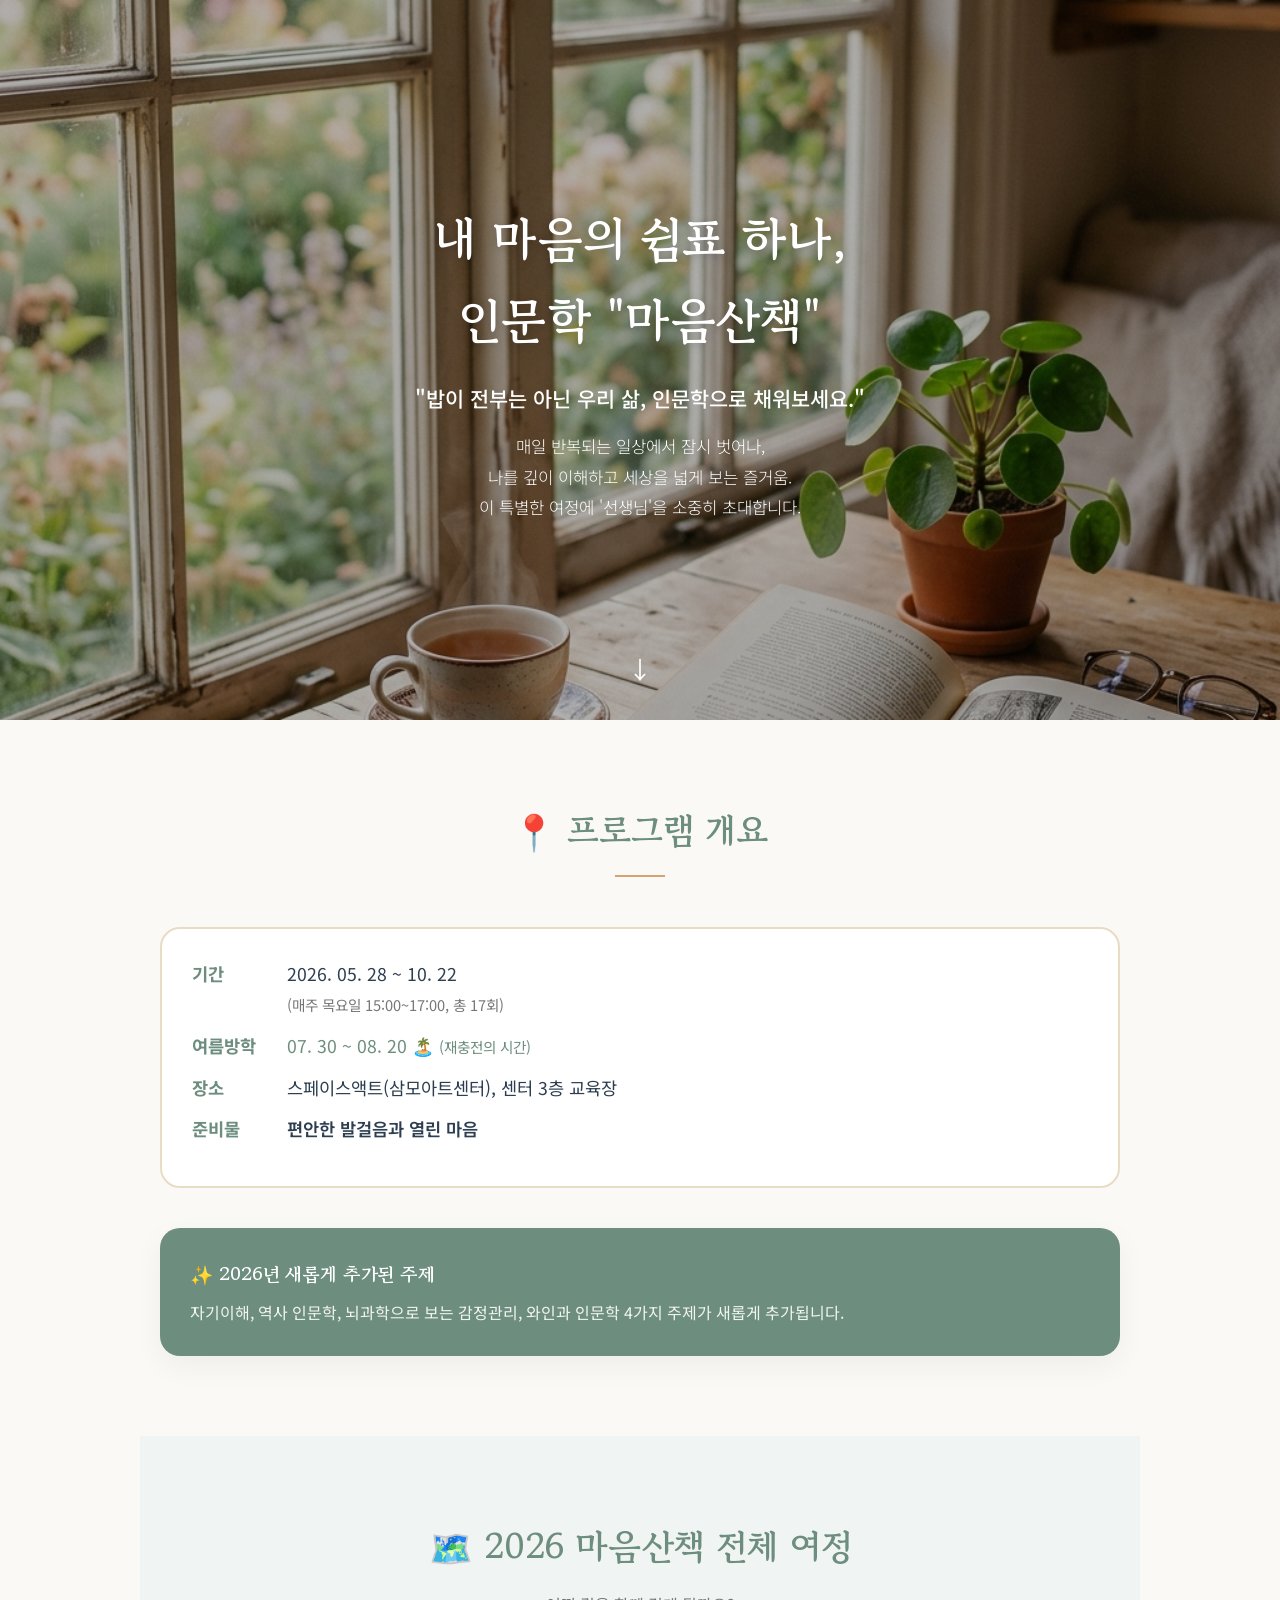
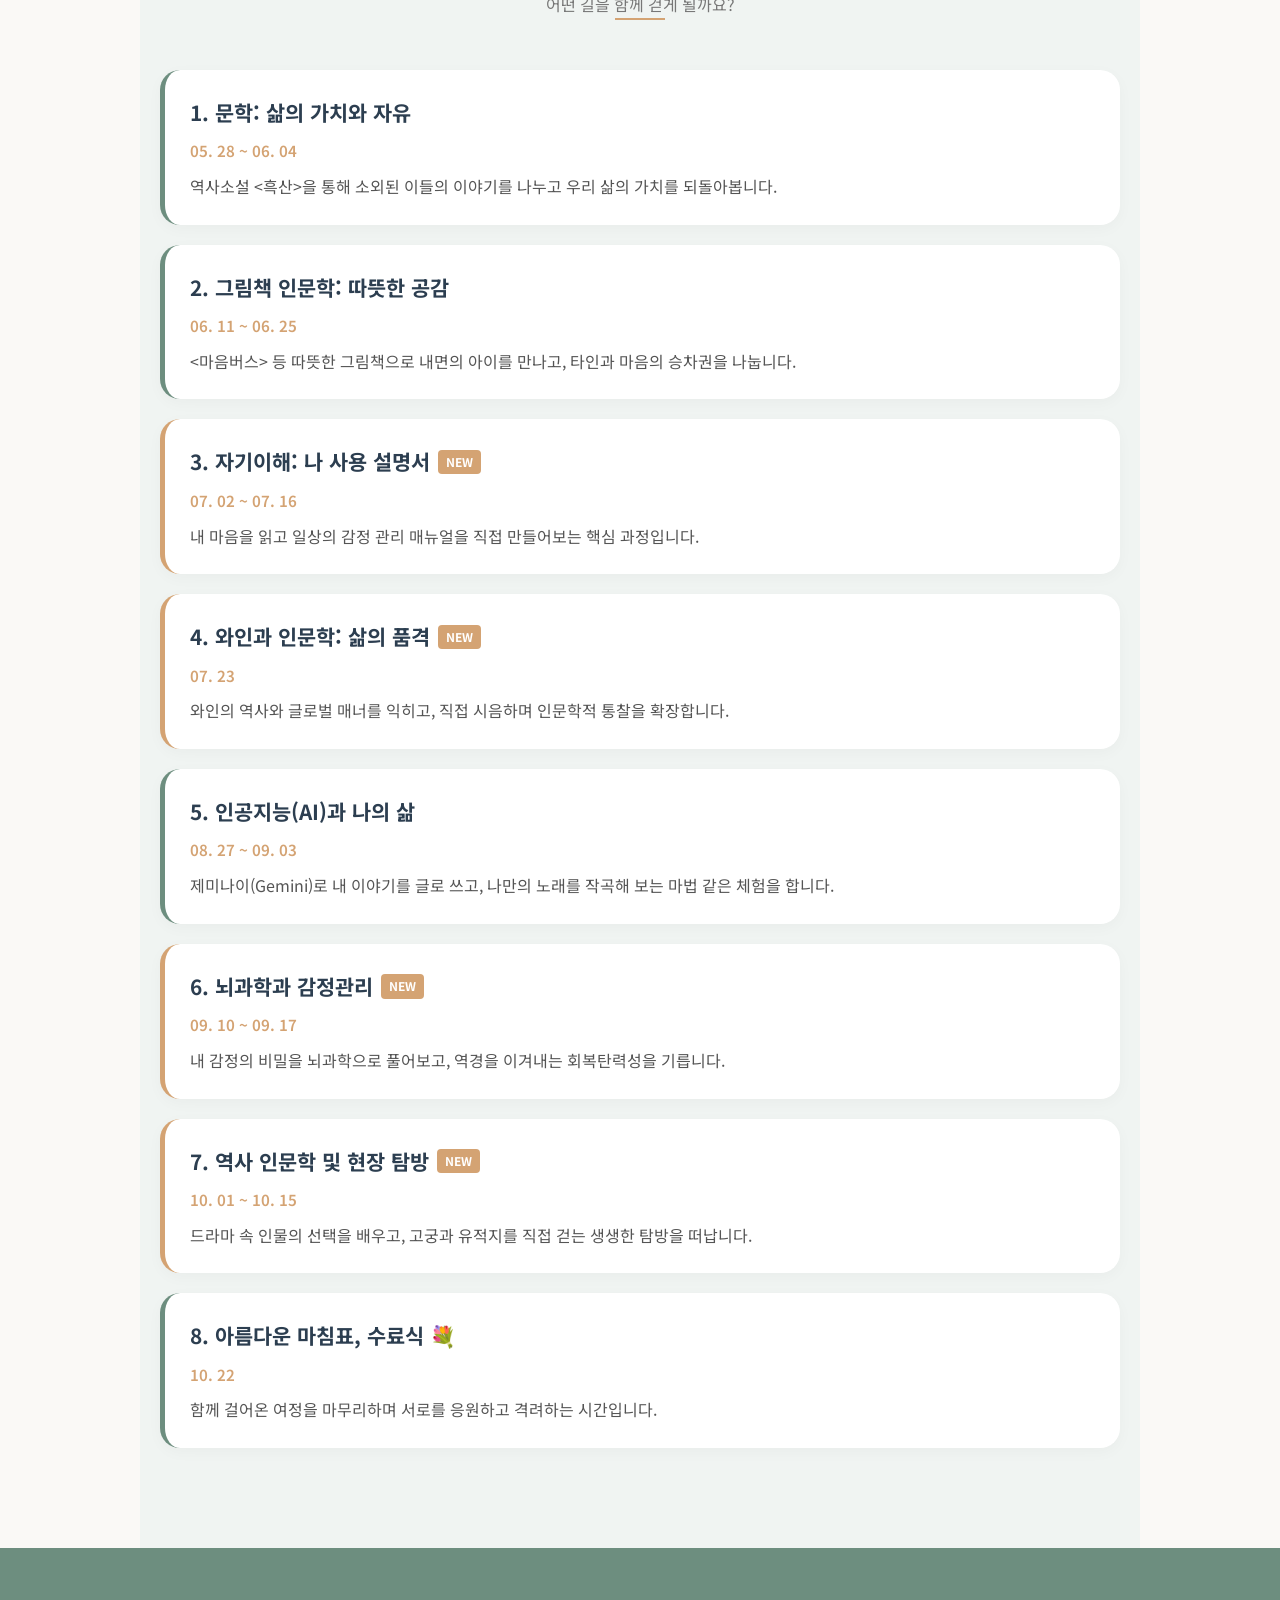
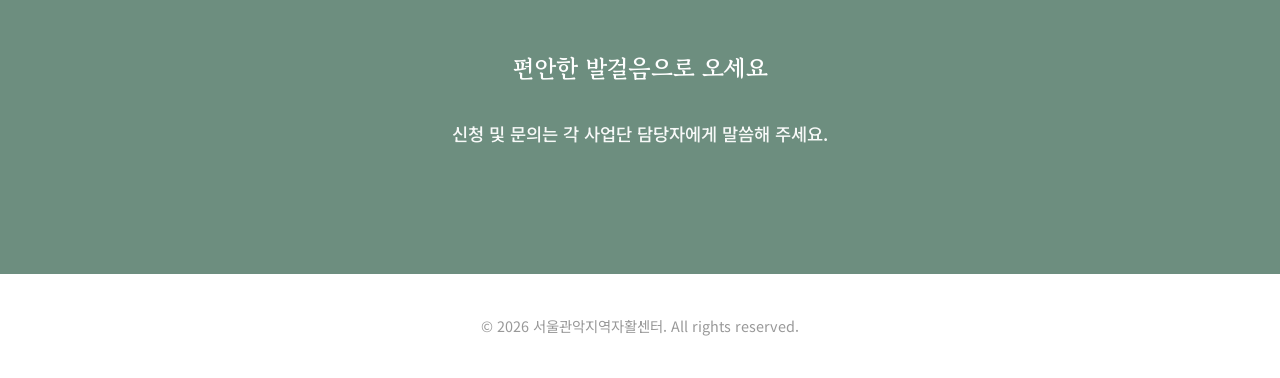
==== index.html @ 267be92e "Add files via upload" ====
<!DOCTYPE html>
<html lang="ko">
<head>
  <meta charset="UTF-8">
  <meta name="viewport" content="width=device-width, initial-scale=1.0">
  <title>마음산책 — 내 마음의 쉼표 하나, 인문학 여행</title>
  <meta name="description" content="2026 서울관악지역자활센터 인문학 프로그램 '마음산책' 안내 페이지입니다.">
  <link rel="stylesheet" href="style.css">
  <link rel="icon" href="data:image/svg+xml,<svg xmlns='http://www.w3.org/2000/svg' viewBox='0 0 100 100'><text y='.9em' font-size='90'>🌿</text></svg>">
  <style>
    .new-badge {
      display: inline-block;
      background-color: var(--accent-color);
      color: white;
      font-size: 0.75rem;
      padding: 2px 8px;
      border-radius: 4px;
      margin-left: 8px;
      font-weight: 700;
      vertical-align: middle;
      font-family: 'Noto Sans KR', sans-serif;
    }
    .overview-box {
      background: #fff;
      border: 2px solid var(--secondary-color);
      border-radius: 20px;
      padding: 30px;
      margin-bottom: 40px;
      text-align: left;
    }
    .overview-list {
      list-style: none;
    }
    .overview-list li {
      margin-bottom: 12px;
      display: flex;
      gap: 15px;
      font-size: 1.1rem;
    }
    .overview-label {
      font-weight: 700;
      color: var(--primary-color);
      min-width: 80px;
    }
    .session-card {
      background: #fff;
      border-radius: 20px;
      padding: 25px;
      margin-bottom: 20px;
      box-shadow: 0 4px 15px rgba(0,0,0,0.03);
      border-left: 5px solid var(--primary-color);
    }
    .session-title {
      font-size: 1.3rem;
      font-weight: 700;
      color: var(--text-dark);
      margin-bottom: 8px;
      display: flex;
      align-items: center;
      flex-wrap: wrap;
    }
    .session-date {
      color: var(--accent-color);
      font-size: 0.95rem;
      font-weight: 600;
      margin-bottom: 10px;
    }
    .session-desc {
      font-size: 1rem;
      color: #555;
      line-height: 1.6;
    }
  </style>
</head>
<body>

  <!-- Hero Section -->
  <header class="hero">
    <div class="hero-content">
      <h1 class="animate-up">내 마음의 쉼표 하나,<br>인문학 "마음산책"</h1>
      <p class="animate-up delay-1" style="font-weight: 500; font-size: 1.3rem; margin-bottom: 15px;">
        "밥이 전부는 아닌 우리 삶, 인문학으로 채워보세요."
      </p>
      <p class="animate-up delay-2" style="font-size: 1.05rem; line-height: 1.8;">
        매일 반복되는 일상에서 잠시 벗어나,<br>
        나를 깊이 이해하고 세상을 넓게 보는 즐거움.<br>
        이 특별한 여정에 '선생님'을 소중히 초대합니다.
      </p>
    </div>
    <div class="scroll-indicator">
      <span style="font-size: 24px;">↓</span>
    </div>
  </header>

  <!-- Overview Section -->
  <section id="overview">
    <div class="section-header animate-up">
      <h2>📍 프로그램 개요</h2>
      <div class="divider"></div>
    </div>
    
    <div class="overview-box animate-up">
      <ul class="overview-list">
        <li><span class="overview-label">기간</span> <span>2026. 05. 28 ~ 10. 22<br><small style="color:#777;">(매주 목요일 15:00~17:00, 총 17회)</small></span></li>
        <li><span class="overview-label">여름방학</span> <span style="color:var(--primary-color);">07. 30 ~ 08. 20 🏝️ <small>(재충전의 시간)</small></span></li>
        <li><span class="overview-label">장소</span> <span>스페이스액트(삼모아트센터), 센터 3층 교육장</span></li>
        <li><span class="overview-label">준비물</span> <span style="font-weight: 600;">편안한 발걸음과 열린 마음</span></li>
      </ul>
    </div>

    <!-- 2026 Featured Section -->
    <div class="intro-card animate-up" style="background-color: var(--primary-color); color: white; text-align: left; padding:30px;">
      <h3 style="color: white; margin-bottom: 10px;">✨ 2026년 새롭게 추가된 주제</h3>
      <p style="opacity: 0.9; font-size: 1rem; line-height: 1.6;">자기이해, 역사 인문학, 뇌과학으로 보는 감정관리, 와인과 인문학 4가지 주제가 새롭게 추가됩니다.</p>
    </div>
  </section>

  <!-- Full Journey Section -->
  <section id="journey" style="background-color: #f0f4f2;">
    <div class="section-header animate-up">
      <h2>🗺️ 2026 마음산책 전체 여정</h2>
      <p style="margin-top: 10px; color: #777;">어떤 길을 함께 걷게 될까요?</p>
      <div class="divider"></div>
    </div>

    <div class="journey-list animate-up">
      
      <div class="session-card">
        <div class="session-title">1. 문학: 삶의 가치와 자유</div>
        <div class="session-date">05. 28 ~ 06. 04</div>
        <p class="session-desc">역사소설 &lt;흑산&gt;을 통해 소외된 이들의 이야기를 나누고 우리 삶의 가치를 되돌아봅니다.</p>
      </div>

      <div class="session-card">
        <div class="session-title">2. 그림책 인문학: 따뜻한 공감</div>
        <div class="session-date">06. 11 ~ 06. 25</div>
        <p class="session-desc">&lt;마음버스&gt; 등 따뜻한 그림책으로 내면의 아이를 만나고, 타인과 마음의 승차권을 나눕니다.</p>
      </div>

      <div class="session-card" style="border-left-color: var(--accent-color);">
        <div class="session-title">3. 자기이해: 나 사용 설명서 <span class="new-badge">NEW</span></div>
        <div class="session-date">07. 02 ~ 07. 16</div>
        <p class="session-desc">내 마음을 읽고 일상의 감정 관리 매뉴얼을 직접 만들어보는 핵심 과정입니다.</p>
      </div>

      <div class="session-card" style="border-left-color: var(--accent-color);">
        <div class="session-title">4. 와인과 인문학: 삶의 품격 <span class="new-badge">NEW</span></div>
        <div class="session-date">07. 23</div>
        <p class="session-desc">와인의 역사와 글로벌 매너를 익히고, 직접 시음하며 인문학적 통찰을 확장합니다.</p>
      </div>

      <div class="session-card">
        <div class="session-title">5. 인공지능(AI)과 나의 삶</div>
        <div class="session-date">08. 27 ~ 09. 03</div>
        <p class="session-desc">제미나이(Gemini)로 내 이야기를 글로 쓰고, 나만의 노래를 작곡해 보는 마법 같은 체험을 합니다.</p>
      </div>

      <div class="session-card" style="border-left-color: var(--accent-color);">
        <div class="session-title">6. 뇌과학과 감정관리 <span class="new-badge">NEW</span></div>
        <div class="session-date">09. 10 ~ 09. 17</div>
        <p class="session-desc">내 감정의 비밀을 뇌과학으로 풀어보고, 역경을 이겨내는 회복탄력성을 기릅니다.</p>
      </div>

      <div class="session-card" style="border-left-color: var(--accent-color);">
        <div class="session-title">7. 역사 인문학 및 현장 탐방 <span class="new-badge">NEW</span></div>
        <div class="session-date">10. 01 ~ 10. 15</div>
        <p class="session-desc">드라마 속 인물의 선택을 배우고, 고궁과 유적지를 직접 걷는 생생한 탐방을 떠납니다.</p>
      </div>

      <!-- 수료식 디자인 통일 -->
      <div class="session-card">
        <div class="session-title">8. 아름다운 마침표, 수료식 💐</div>
        <div class="session-date">10. 22</div>
        <p class="session-desc">함께 걸어온 여정을 마무리하며 서로를 응원하고 격려하는 시간입니다.</p>
      </div>

    </div>
  </section>

  <!-- CTA Section -->
  <section class="cta">
    <div class="animate-up">
      <h2>편안한 발걸음으로 오세요</h2>
      <p style="margin-bottom: 25px; opacity: 0.95; font-size: 1.1rem; font-weight: 500;">
        신청 및 문의는 각 사업단 담당자에게 말씀해 주세요.
      </p>
    </div>
  </section>

  <footer class="footer">
    <p>© 2026 서울관악지역자활센터. All rights reserved.</p>
  </footer>

  <script>
    const observerOptions = { threshold: 0.1 };
    const observer = new IntersectionObserver((entries) => {
      entries.forEach(entry => {
        if (entry.isIntersecting) {
          entry.target.style.animationPlayState = 'running';
          observer.unobserve(entry.target);
        }
      });
    }, observerOptions);

    document.querySelectorAll('.animate-up').forEach(el => {
      el.style.animationPlayState = 'paused';
      observer.observe(el);
    });
  </script>
</body>
</html>
---- style.css ----
/* Reset & Base */
@import url('https://fonts.googleapis.com/css2?family=Gowun+Batang:wght@400;700&family=Noto+Sans+KR:wght@300;400;500;700&display=swap');

:root {
  --primary-color: #6d8e7f;
  --secondary-color: #e8dcc4;
  --accent-color: #d4a373;
  --text-dark: #2c3e50;
  --text-light: #f8f9fa;
  --bg-soft: #faf9f6;
  --transition: all 0.4s cubic-bezier(0.165, 0.84, 0.44, 1);
}

* {
  margin: 0;
  padding: 0;
  box-sizing: border-box;
  -webkit-font-smoothing: antialiased;
}

body {
  font-family: 'Noto Sans KR', sans-serif;
  background-color: var(--bg-soft);
  color: var(--text-dark);
  line-height: 1.7;
  overflow-x: hidden;
}

h1, h2, h3, .serif {
  font-family: 'Gowun Batang', serif;
}

/* Animations */
@keyframes fadeInUp {
  from { opacity: 0; transform: translateY(30px); }
  to { opacity: 1; transform: translateY(0); }
}

@keyframes fadeIn {
  from { opacity: 0; }
  to { opacity: 1; }
}

.animate-up { opacity: 0; animation: fadeInUp 1s forwards; }
.delay-1 { animation-delay: 0.3s; }
.delay-2 { animation-delay: 0.6s; }
.delay-3 { animation-delay: 0.9s; }

/* Hero Section */
.hero {
  position: relative;
  height: 80vh;
  min-height: 500px;
  display: flex;
  align-items: center;
  justify-content: center;
  text-align: center;
  color: white;
  background: linear-gradient(rgba(0,0,0,0.3), rgba(0,0,0,0.3)), url('assets/hero.png') center/cover no-repeat;
  padding: 20px;
}

.hero-content h1 {
  font-size: 3rem;
  margin-bottom: 20px;
  text-shadow: 0 2px 10px rgba(0,0,0,0.2);
}

.hero-content p {
  font-size: 1.2rem;
  font-weight: 300;
  max-width: 600px;
  margin: 0 auto;
  opacity: 0.9;
}

.scroll-indicator {
  position: absolute;
  bottom: 30px;
  left: 50%;
  transform: translateX(-50%);
  animation: bounce 2s infinite;
}

@keyframes bounce {
  0%, 20%, 50%, 80%, 100% {transform: translateY(0) translateX(-50%);}
  40% {transform: translateY(-10px) translateX(-50%);}
  60% {transform: translateY(-5px) translateX(-50%);}
}

/* Section Header */
section {
  padding: 80px 20px;
  max-width: 1000px;
  margin: 0 auto;
}

.section-header {
  text-align: center;
  margin-bottom: 50px;
}

.section-header h2 {
  font-size: 2.2rem;
  color: var(--primary-color);
  margin-bottom: 15px;
}

.section-header .divider {
  width: 50px;
  height: 2px;
  background-color: var(--accent-color);
  margin: 0 auto;
}

/* Intro Cards */
.intro-grid {
  display: grid;
  grid-template-columns: repeat(auto-fit, minmax(280px, 1fr));
  gap: 30px;
}

.intro-card {
  background: white;
  padding: 40px 30px;
  border-radius: 20px;
  box-shadow: 0 10px 30px rgba(0,0,0,0.05);
  transition: var(--transition);
  text-align: center;
}

.intro-card:hover {
  transform: translateY(-10px);
  box-shadow: 0 20px 40px rgba(109, 142, 127, 0.1);
}

.intro-card .icon {
  font-size: 2.5rem;
  margin-bottom: 20px;
  display: block;
}

.intro-card h3 {
  margin-bottom: 15px;
  color: var(--text-dark);
}

/* Curriculum Timeline */
.timeline {
  position: relative;
  margin-top: 40px;
}

.timeline-item {
  display: flex;
  margin-bottom: 40px;
  position: relative;
}

.timeline-date {
  min-width: 100px;
  font-weight: 700;
  color: var(--accent-color);
  font-size: 1.1rem;
}

.timeline-content {
  padding-left: 30px;
  border-left: 2px solid var(--secondary-color);
  flex-grow: 1;
}

.timeline-content h4 {
  font-size: 1.2rem;
  margin-bottom: 10px;
}

/* CTA Section */
.cta {
  background-color: var(--primary-color);
  color: white;
  text-align: center;
  padding: 100px 20px;
  border-radius: 0;
  margin: 0;
  max-width: none;
}

.cta h2 { color: white; margin-bottom: 30px; }

.btn {
  display: inline-block;
  padding: 18px 45px;
  background-color: white;
  color: var(--primary-color);
  text-decoration: none;
  font-weight: 700;
  border-radius: 50px;
  font-size: 1.1rem;
  transition: var(--transition);
  box-shadow: 0 10px 20px rgba(0,0,0,0.1);
}

.btn:hover {
  transform: scale(1.05);
  box-shadow: 0 15px 30px rgba(0,0,0,0.2);
}

.footer {
  text-align: center;
  padding: 40px 20px;
  font-size: 0.9rem;
  color: #999;
  background-color: #fff;
}

/* Mobile Responsive */
@media (max-width: 768px) {
  .hero-content h1 { font-size: 2.2rem; }
  .section-header h2 { font-size: 1.8rem; }
  .timeline-date { min-width: 80px; font-size: 0.9rem; }
}
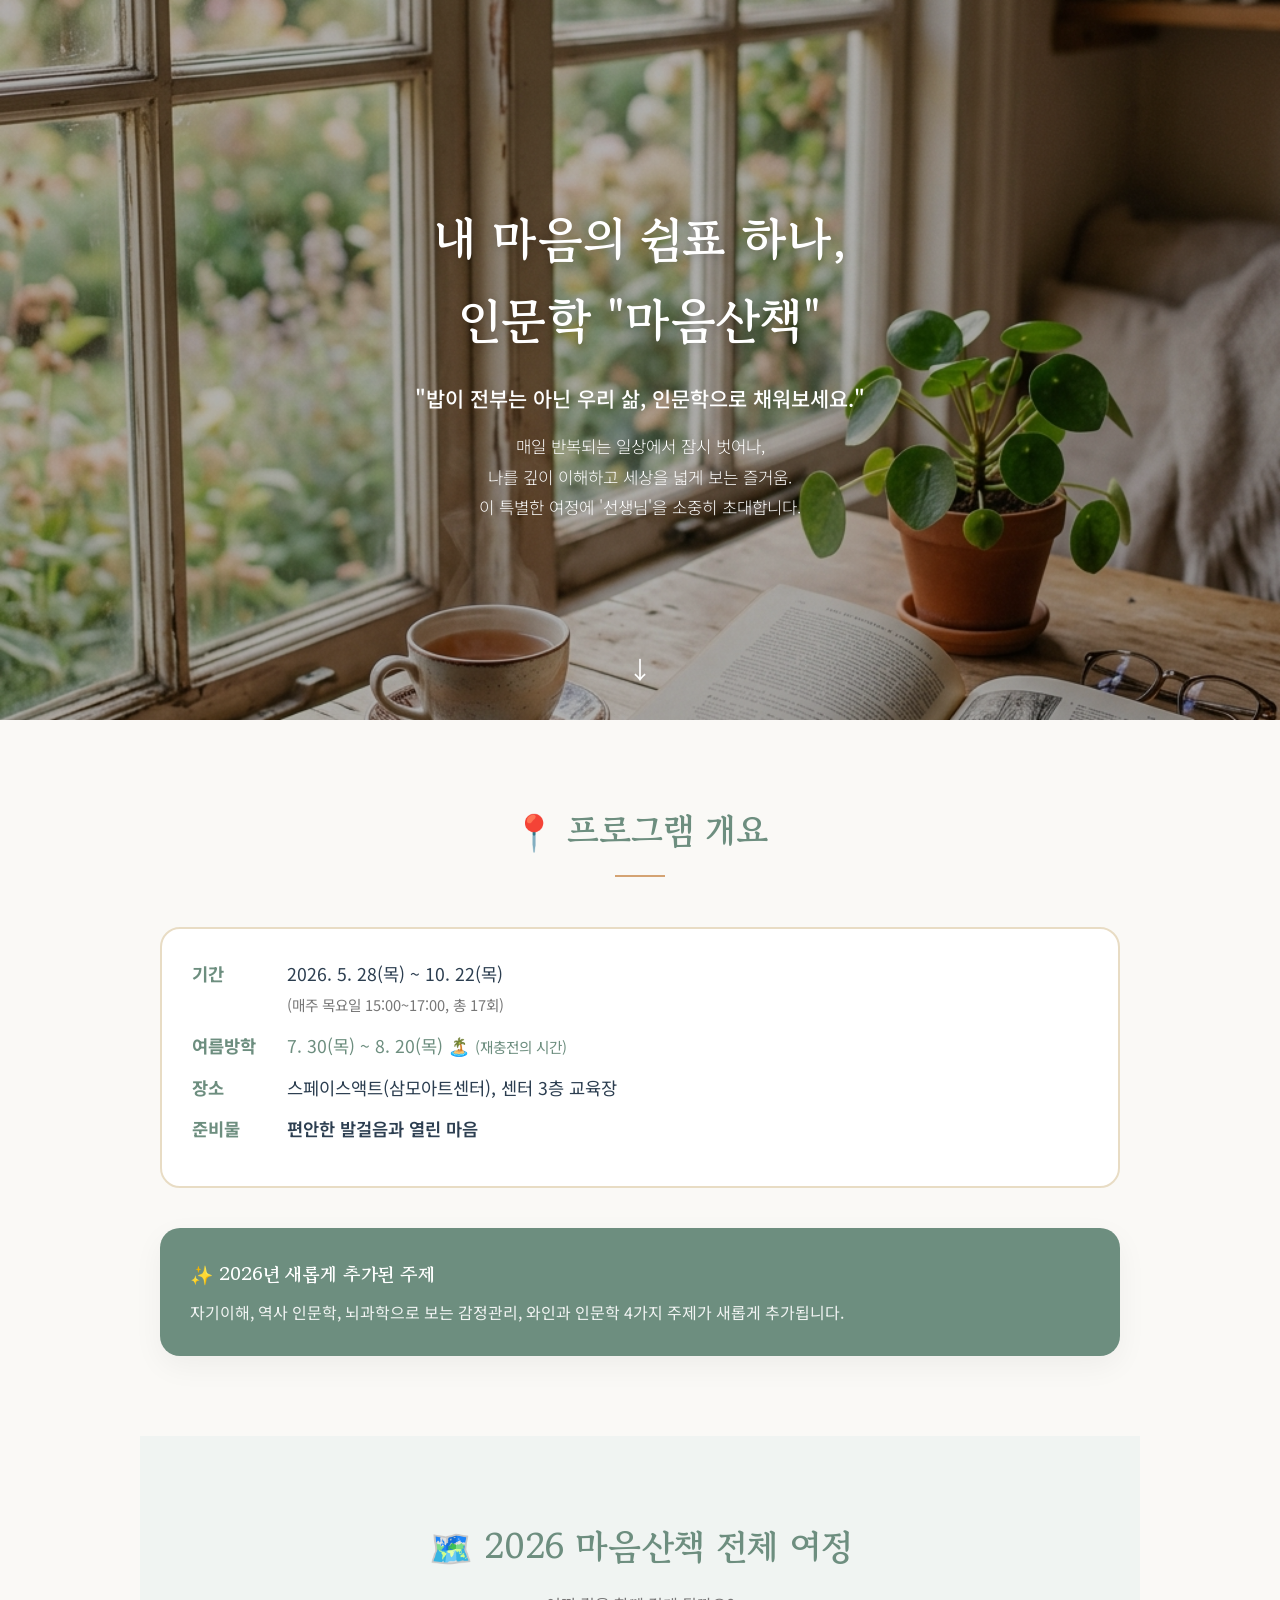
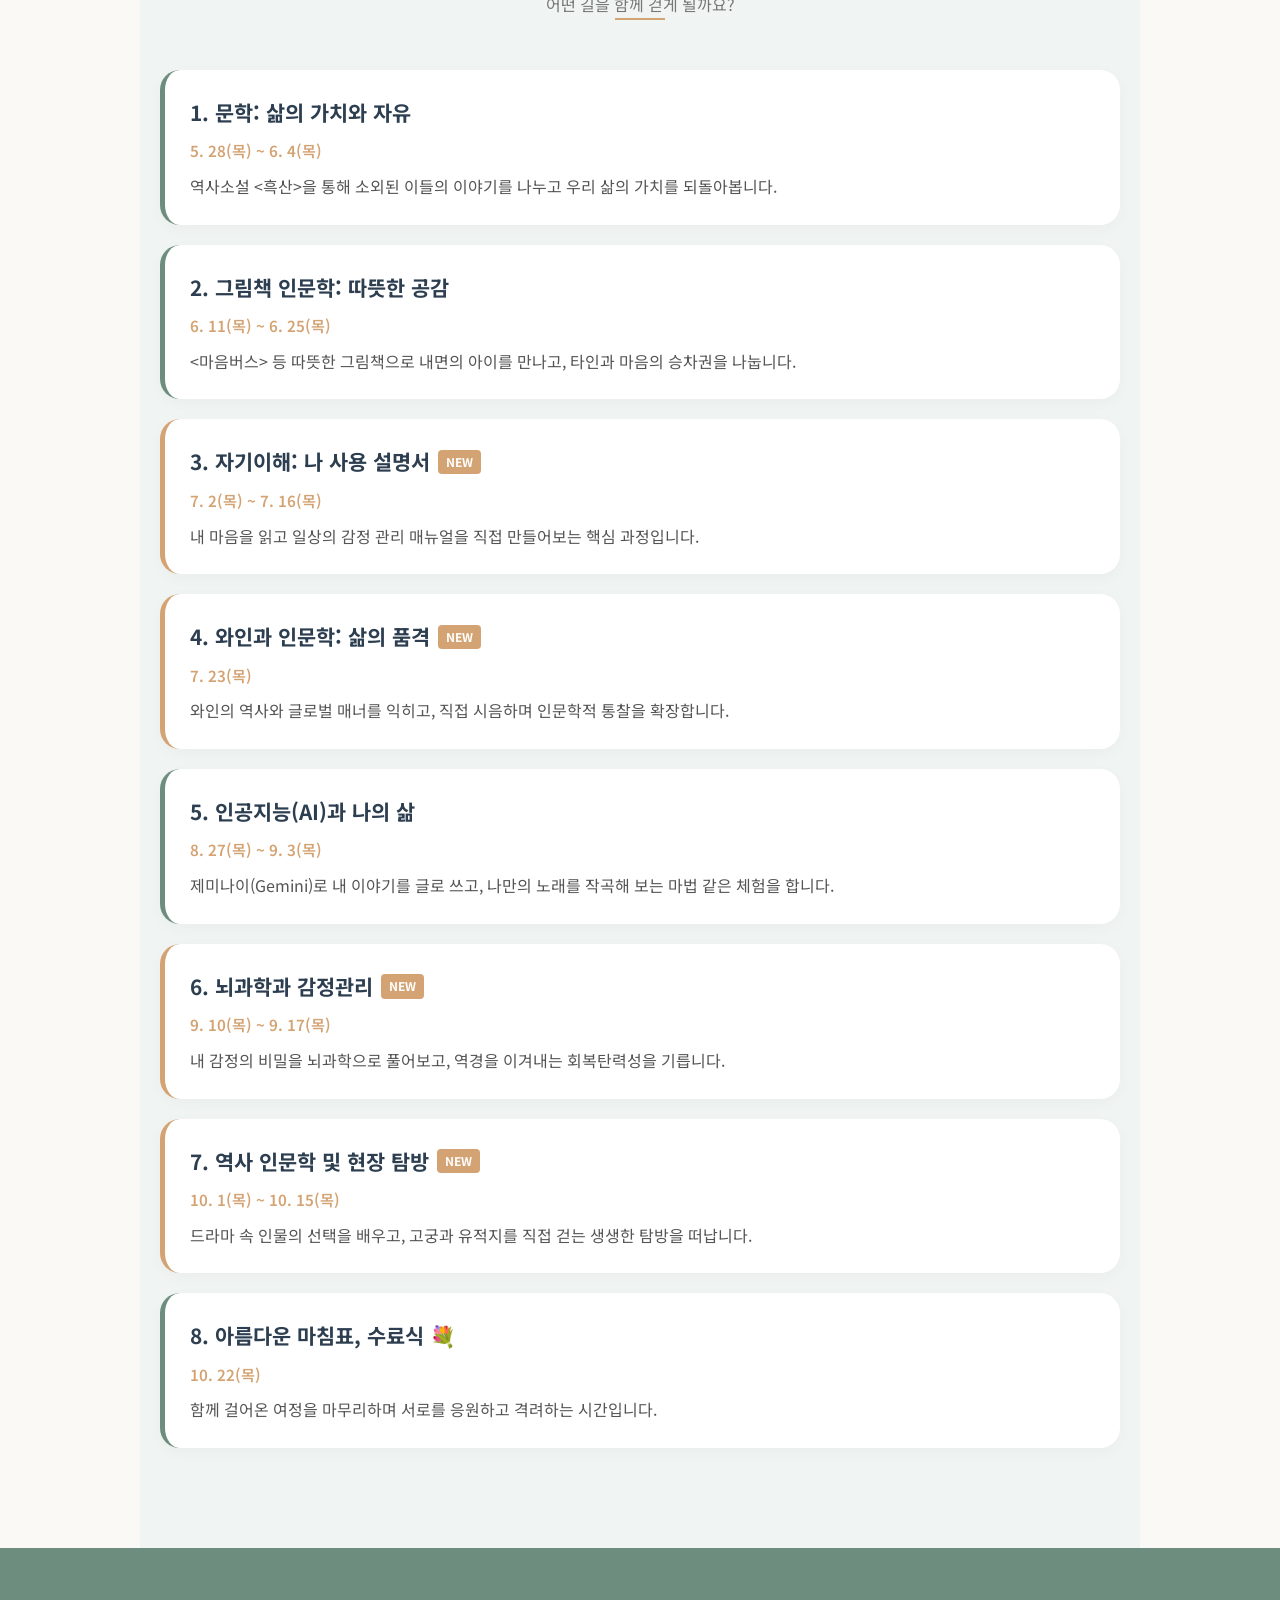
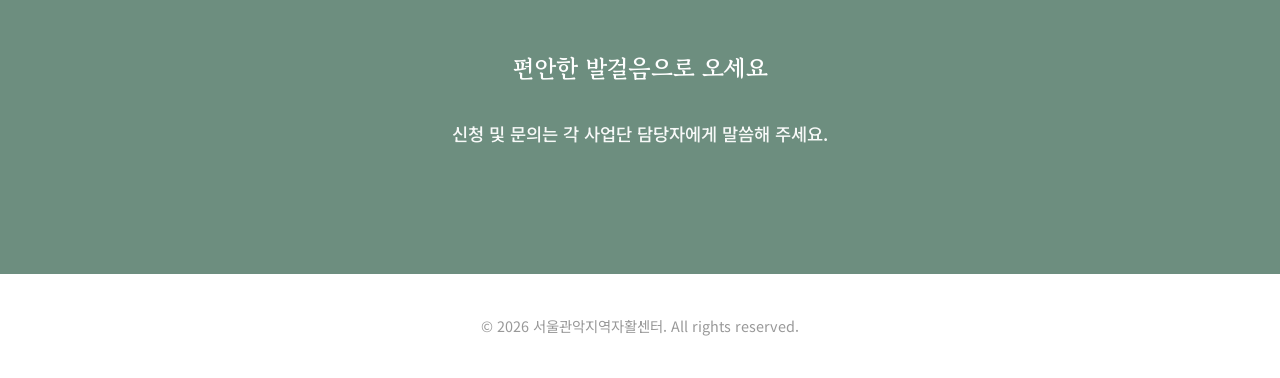
==== commit 848fc01f: "Add files via upload" ====
--- a/index.html
+++ b/index.html
@@ -101,8 +101,8 @@
     
     <div class="overview-box animate-up">
       <ul class="overview-list">
-        <li><span class="overview-label">기간</span> <span>2026. 05. 28 ~ 10. 22<br><small style="color:#777;">(매주 목요일 15:00~17:00, 총 17회)</small></span></li>
-        <li><span class="overview-label">여름방학</span> <span style="color:var(--primary-color);">07. 30 ~ 08. 20 🏝️ <small>(재충전의 시간)</small></span></li>
+        <li><span class="overview-label">기간</span> <span>2026. 5. 28(목) ~ 10. 22(목)<br><small style="color:#777;">(매주 목요일 15:00~17:00, 총 17회)</small></span></li>
+        <li><span class="overview-label">여름방학</span> <span style="color:var(--primary-color);">7. 30(목) ~ 8. 20(목) 🏝️ <small>(재충전의 시간)</small></span></li>
         <li><span class="overview-label">장소</span> <span>스페이스액트(삼모아트센터), 센터 3층 교육장</span></li>
         <li><span class="overview-label">준비물</span> <span style="font-weight: 600;">편안한 발걸음과 열린 마음</span></li>
       </ul>
@@ -127,50 +127,49 @@
       
       <div class="session-card">
         <div class="session-title">1. 문학: 삶의 가치와 자유</div>
-        <div class="session-date">05. 28 ~ 06. 04</div>
+        <div class="session-date">5. 28(목) ~ 6. 4(목)</div>
         <p class="session-desc">역사소설 &lt;흑산&gt;을 통해 소외된 이들의 이야기를 나누고 우리 삶의 가치를 되돌아봅니다.</p>
       </div>
 
       <div class="session-card">
         <div class="session-title">2. 그림책 인문학: 따뜻한 공감</div>
-        <div class="session-date">06. 11 ~ 06. 25</div>
+        <div class="session-date">6. 11(목) ~ 6. 25(목)</div>
         <p class="session-desc">&lt;마음버스&gt; 등 따뜻한 그림책으로 내면의 아이를 만나고, 타인과 마음의 승차권을 나눕니다.</p>
       </div>
 
       <div class="session-card" style="border-left-color: var(--accent-color);">
         <div class="session-title">3. 자기이해: 나 사용 설명서 <span class="new-badge">NEW</span></div>
-        <div class="session-date">07. 02 ~ 07. 16</div>
+        <div class="session-date">7. 2(목) ~ 7. 16(목)</div>
         <p class="session-desc">내 마음을 읽고 일상의 감정 관리 매뉴얼을 직접 만들어보는 핵심 과정입니다.</p>
       </div>
 
       <div class="session-card" style="border-left-color: var(--accent-color);">
         <div class="session-title">4. 와인과 인문학: 삶의 품격 <span class="new-badge">NEW</span></div>
-        <div class="session-date">07. 23</div>
+        <div class="session-date">7. 23(목)</div>
         <p class="session-desc">와인의 역사와 글로벌 매너를 익히고, 직접 시음하며 인문학적 통찰을 확장합니다.</p>
       </div>
 
       <div class="session-card">
         <div class="session-title">5. 인공지능(AI)과 나의 삶</div>
-        <div class="session-date">08. 27 ~ 09. 03</div>
+        <div class="session-date">8. 27(목) ~ 9. 3(목)</div>
         <p class="session-desc">제미나이(Gemini)로 내 이야기를 글로 쓰고, 나만의 노래를 작곡해 보는 마법 같은 체험을 합니다.</p>
       </div>
 
       <div class="session-card" style="border-left-color: var(--accent-color);">
         <div class="session-title">6. 뇌과학과 감정관리 <span class="new-badge">NEW</span></div>
-        <div class="session-date">09. 10 ~ 09. 17</div>
+        <div class="session-date">9. 10(목) ~ 9. 17(목)</div>
         <p class="session-desc">내 감정의 비밀을 뇌과학으로 풀어보고, 역경을 이겨내는 회복탄력성을 기릅니다.</p>
       </div>
 
       <div class="session-card" style="border-left-color: var(--accent-color);">
         <div class="session-title">7. 역사 인문학 및 현장 탐방 <span class="new-badge">NEW</span></div>
-        <div class="session-date">10. 01 ~ 10. 15</div>
+        <div class="session-date">10. 1(목) ~ 10. 15(목)</div>
         <p class="session-desc">드라마 속 인물의 선택을 배우고, 고궁과 유적지를 직접 걷는 생생한 탐방을 떠납니다.</p>
       </div>
 
-      <!-- 수료식 디자인 통일 -->
       <div class="session-card">
         <div class="session-title">8. 아름다운 마침표, 수료식 💐</div>
-        <div class="session-date">10. 22</div>
+        <div class="session-date">10. 22(목)</div>
         <p class="session-desc">함께 걸어온 여정을 마무리하며 서로를 응원하고 격려하는 시간입니다.</p>
       </div>
 
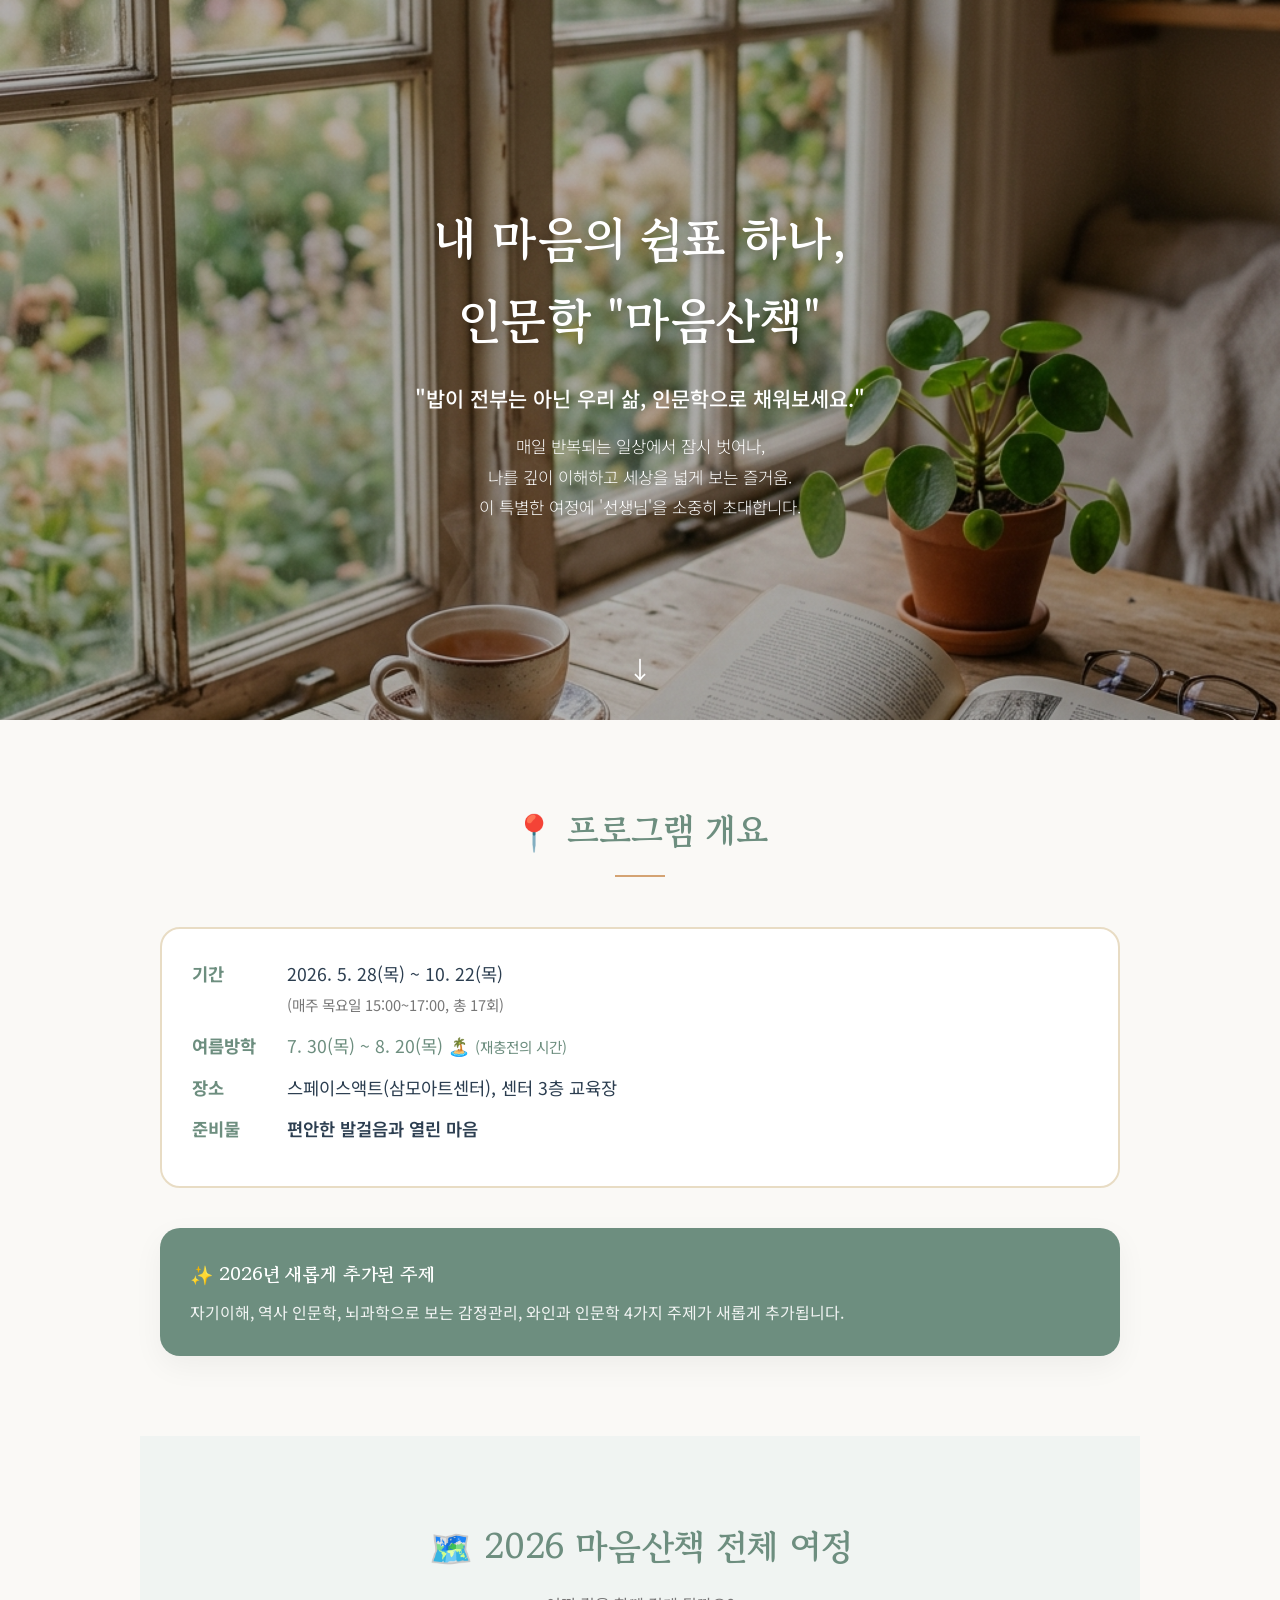
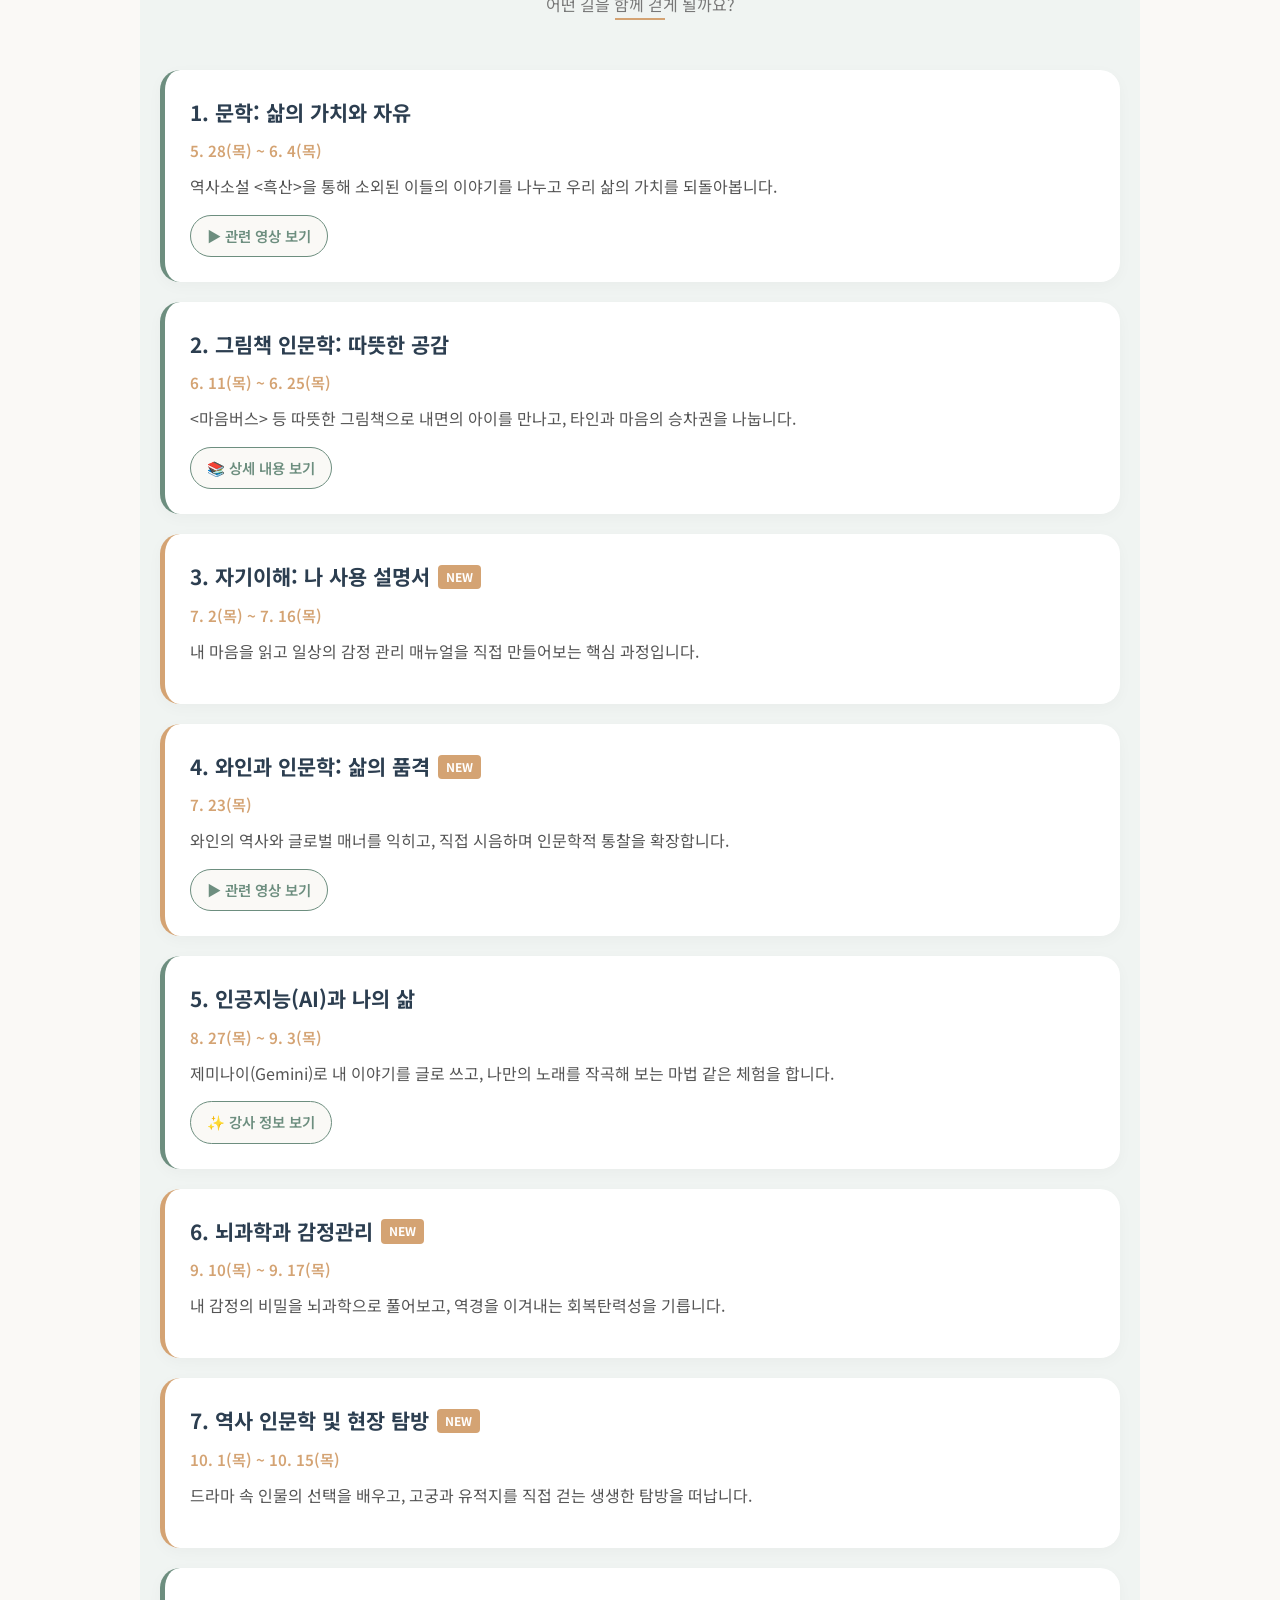
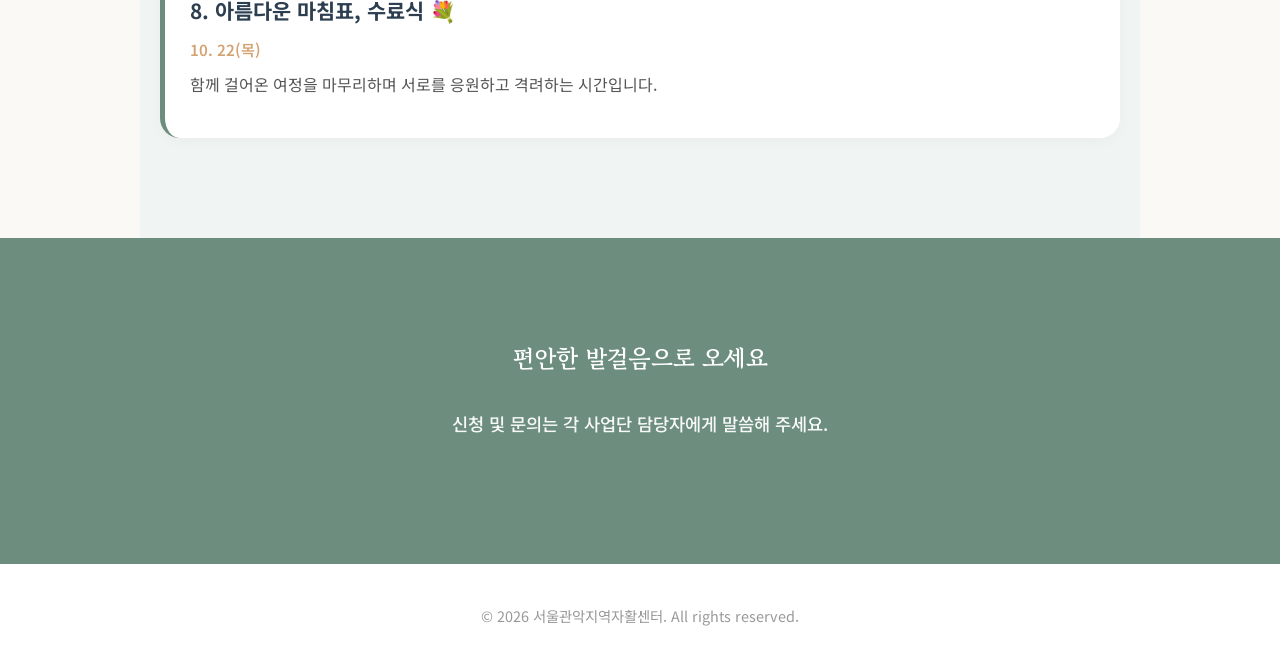
==== commit 5e7ca92e: "Add files via upload" ====
--- a/index.html
+++ b/index.html
@@ -49,6 +49,7 @@
       margin-bottom: 20px;
       box-shadow: 0 4px 15px rgba(0,0,0,0.03);
       border-left: 5px solid var(--primary-color);
+      position: relative;
     }
     .session-title {
       font-size: 1.3rem;
@@ -69,6 +70,25 @@
       font-size: 1rem;
       color: #555;
       line-height: 1.6;
+      margin-bottom: 15px;
+    }
+    .link-btn {
+      display: inline-flex;
+      align-items: center;
+      gap: 6px;
+      padding: 8px 16px;
+      background-color: var(--bg-soft);
+      color: var(--primary-color);
+      text-decoration: none;
+      font-size: 0.9rem;
+      font-weight: 600;
+      border-radius: 50px;
+      border: 1px solid var(--primary-color);
+      transition: all 0.3s ease;
+    }
+    .link-btn:hover {
+      background-color: var(--primary-color);
+      color: white;
     }
   </style>
 </head>
@@ -125,48 +145,60 @@
 
     <div class="journey-list animate-up">
       
+      <!-- 1. 문학 -->
       <div class="session-card">
         <div class="session-title">1. 문학: 삶의 가치와 자유</div>
         <div class="session-date">5. 28(목) ~ 6. 4(목)</div>
         <p class="session-desc">역사소설 &lt;흑산&gt;을 통해 소외된 이들의 이야기를 나누고 우리 삶의 가치를 되돌아봅니다.</p>
-      </div>
-
+        <a href="https://youtu.be/gNlK1nuG4mQ" target="_blank" class="link-btn">▶ 관련 영상 보기</a>
+      </div>
+
+      <!-- 2. 그림책 -->
       <div class="session-card">
         <div class="session-title">2. 그림책 인문학: 따뜻한 공감</div>
         <div class="session-date">6. 11(목) ~ 6. 25(목)</div>
         <p class="session-desc">&lt;마음버스&gt; 등 따뜻한 그림책으로 내면의 아이를 만나고, 타인과 마음의 승차권을 나눕니다.</p>
-      </div>
-
+        <a href="https://blog.naver.com/happy_mua" target="_blank" class="link-btn">📚 상세 내용 보기</a>
+      </div>
+
+      <!-- 3. 자기이해 [NEW] -->
       <div class="session-card" style="border-left-color: var(--accent-color);">
         <div class="session-title">3. 자기이해: 나 사용 설명서 <span class="new-badge">NEW</span></div>
         <div class="session-date">7. 2(목) ~ 7. 16(목)</div>
         <p class="session-desc">내 마음을 읽고 일상의 감정 관리 매뉴얼을 직접 만들어보는 핵심 과정입니다.</p>
       </div>
 
+      <!-- 4. 와인 [NEW] -->
       <div class="session-card" style="border-left-color: var(--accent-color);">
         <div class="session-title">4. 와인과 인문학: 삶의 품격 <span class="new-badge">NEW</span></div>
         <div class="session-date">7. 23(목)</div>
         <p class="session-desc">와인의 역사와 글로벌 매너를 익히고, 직접 시음하며 인문학적 통찰을 확장합니다.</p>
-      </div>
-
+        <a href="https://youtu.be/RQs-sA_D4-M" target="_blank" class="link-btn">▶ 관련 영상 보기</a>
+      </div>
+
+      <!-- 5. AI -->
       <div class="session-card">
         <div class="session-title">5. 인공지능(AI)과 나의 삶</div>
         <div class="session-date">8. 27(목) ~ 9. 3(목)</div>
         <p class="session-desc">제미나이(Gemini)로 내 이야기를 글로 쓰고, 나만의 노래를 작곡해 보는 마법 같은 체험을 합니다.</p>
-      </div>
-
+        <a href="https://litt.ly/soyuz" target="_blank" class="link-btn">✨ 강사 정보 보기</a>
+      </div>
+
+      <!-- 6. 뇌과학 [NEW] -->
       <div class="session-card" style="border-left-color: var(--accent-color);">
         <div class="session-title">6. 뇌과학과 감정관리 <span class="new-badge">NEW</span></div>
         <div class="session-date">9. 10(목) ~ 9. 17(목)</div>
         <p class="session-desc">내 감정의 비밀을 뇌과학으로 풀어보고, 역경을 이겨내는 회복탄력성을 기릅니다.</p>
       </div>
 
+      <!-- 7. 역사 [NEW] -->
       <div class="session-card" style="border-left-color: var(--accent-color);">
         <div class="session-title">7. 역사 인문학 및 현장 탐방 <span class="new-badge">NEW</span></div>
         <div class="session-date">10. 1(목) ~ 10. 15(목)</div>
         <p class="session-desc">드라마 속 인물의 선택을 배우고, 고궁과 유적지를 직접 걷는 생생한 탐방을 떠납니다.</p>
       </div>
 
+      <!-- 8. 수료식 -->
       <div class="session-card">
         <div class="session-title">8. 아름다운 마침표, 수료식 💐</div>
         <div class="session-date">10. 22(목)</div>
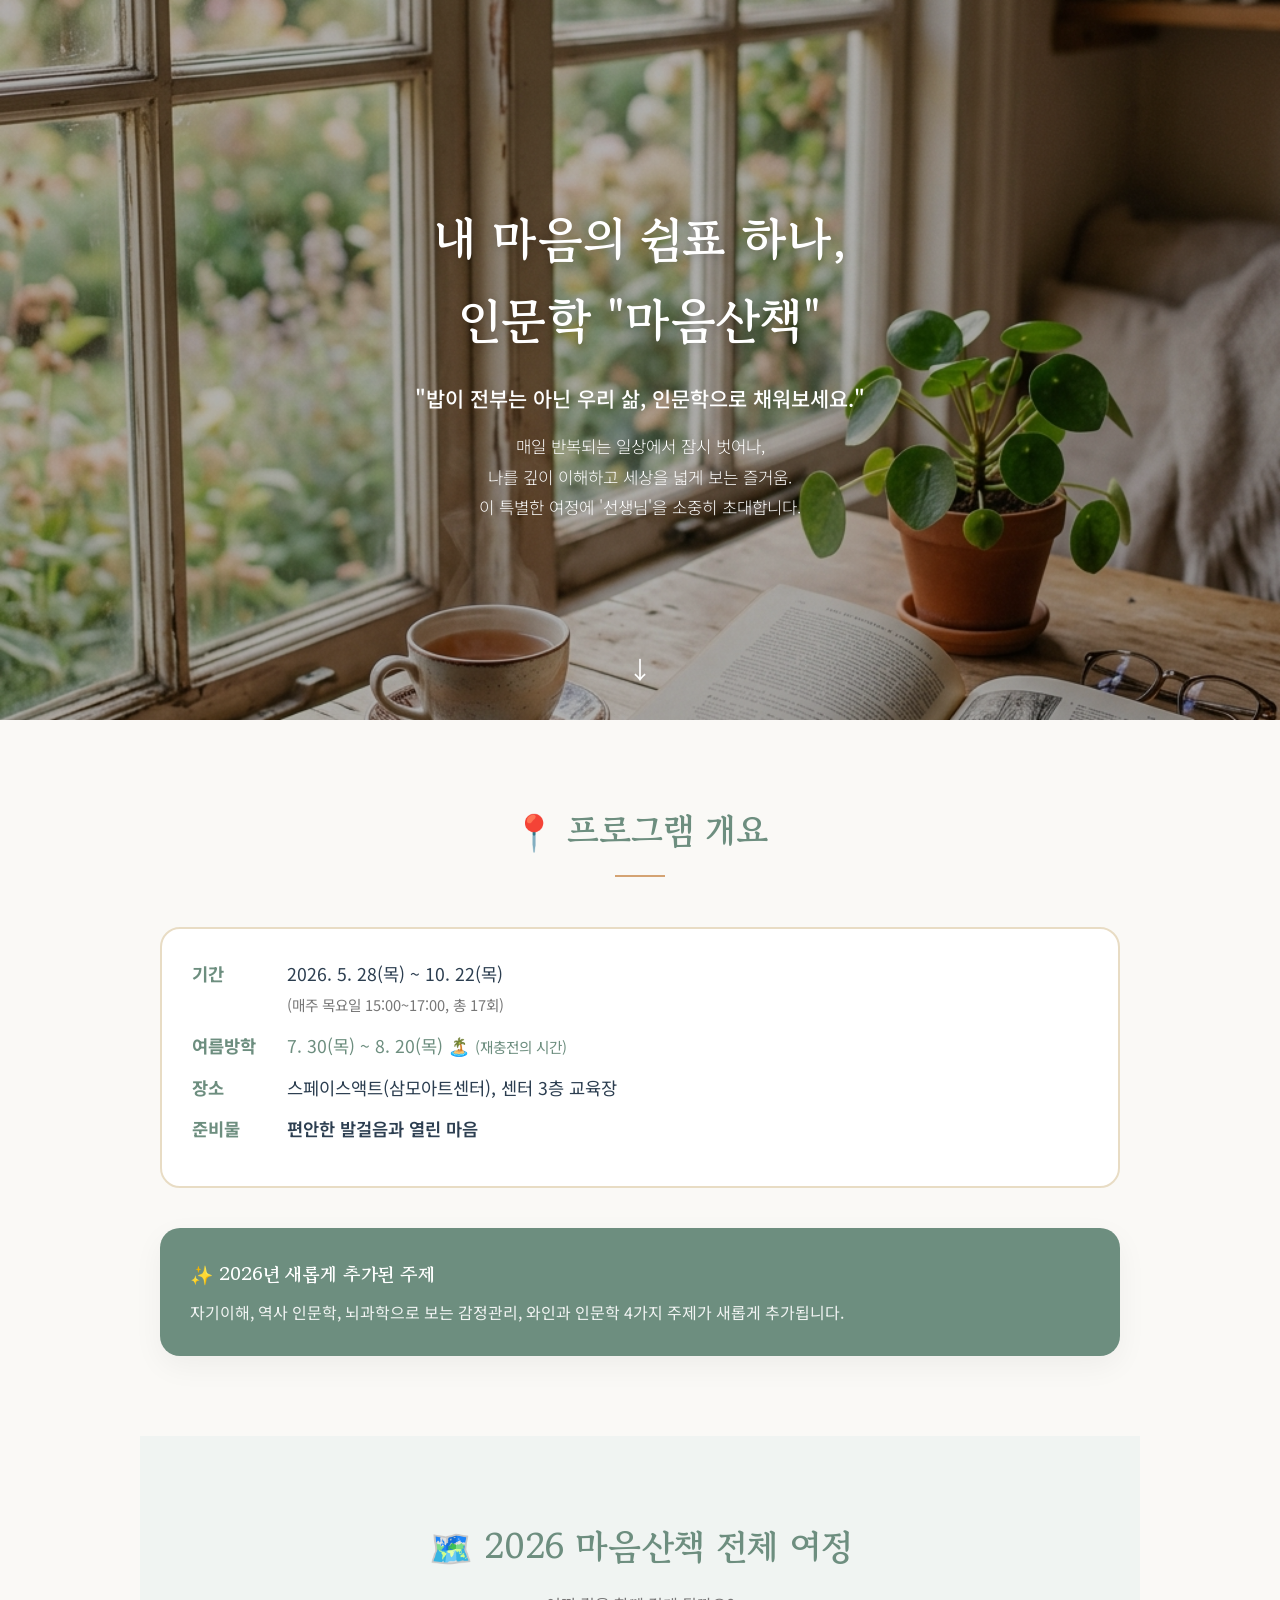
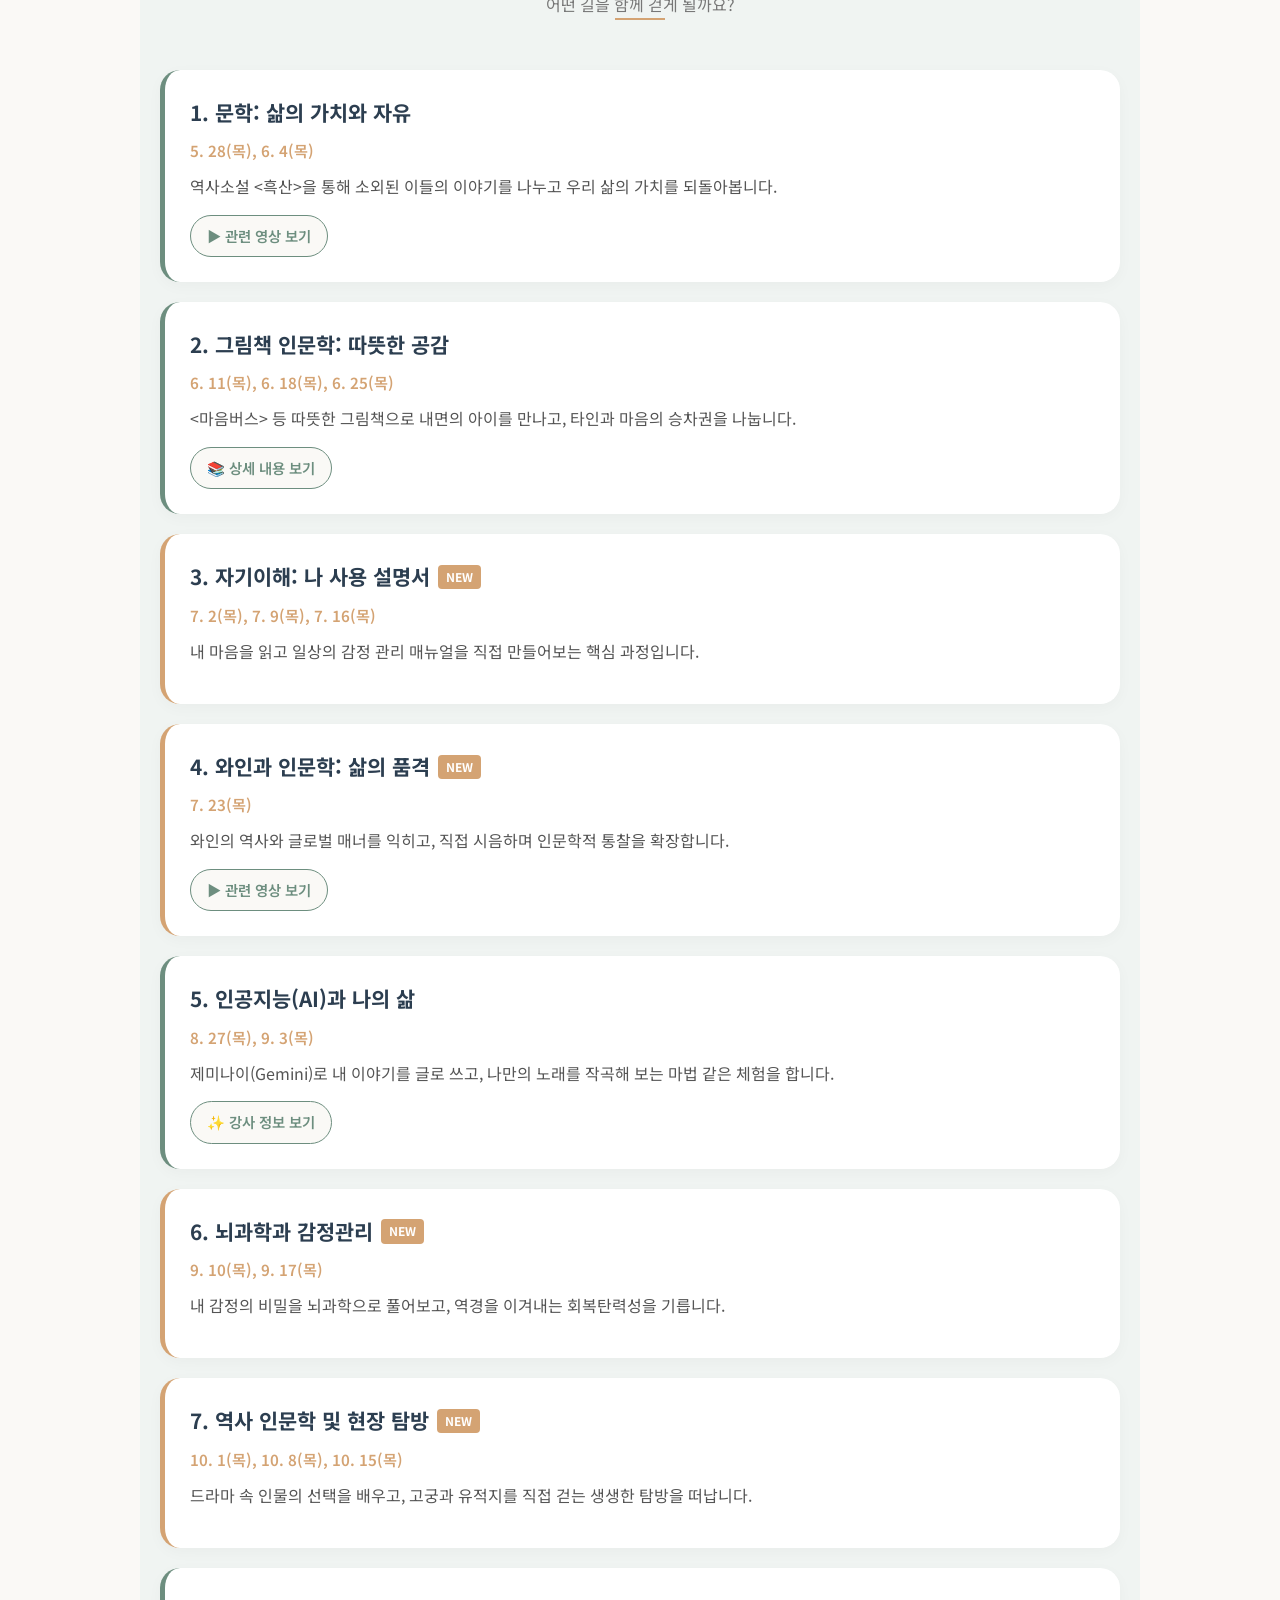
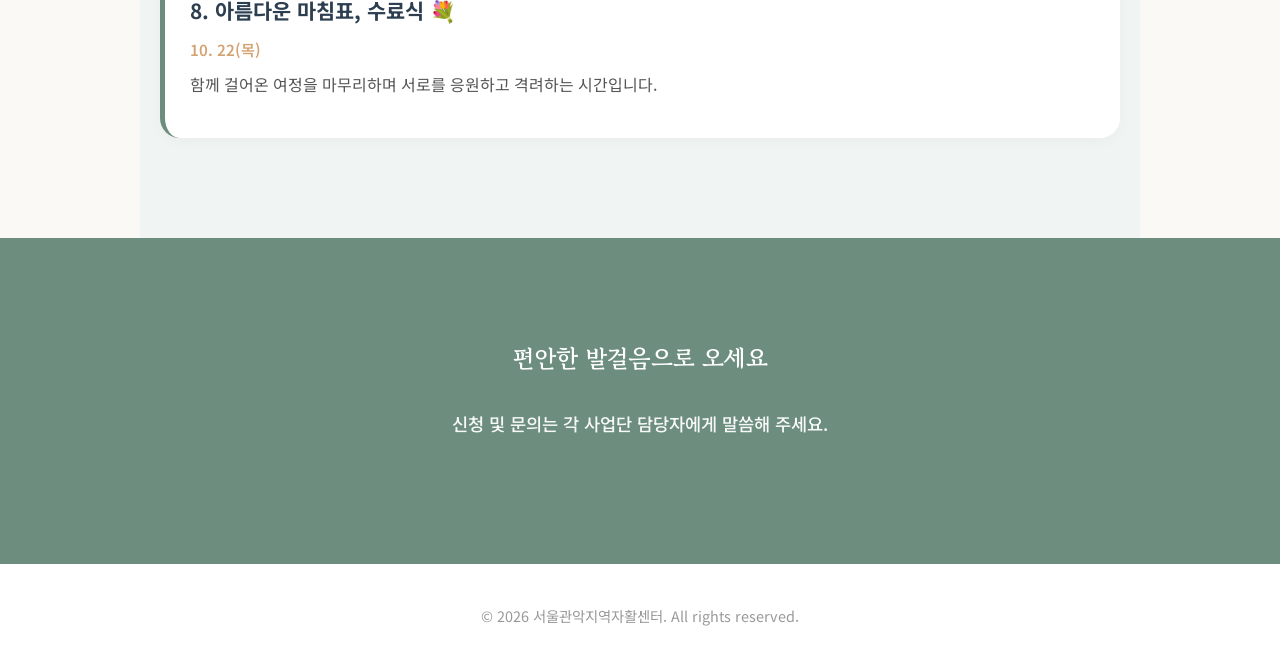
==== commit e5ac1101: "Add files via upload" ====
--- a/index.html
+++ b/index.html
@@ -3,6 +3,20 @@
 <head>
   <meta charset="UTF-8">
   <meta name="viewport" content="width=device-width, initial-scale=1.0">
+  
+  <!-- 카카오톡/SNS 공유 시 보이는 정보 (Open Graph) -->
+  <meta property="og:type" content="website">
+  <meta property="og:title" content="마음산책 — 내 마음의 쉼표 하나, 인문학 여행">
+  <meta property="og:description" content="밥이 전부는 아닌 우리 삶, 인문학으로 채워보세요. 2026 마음산책 프로그램 안내">
+  <meta property="og:image" content="https://maum-walk.netlify.app/assets/hero.png">
+  <meta property="og:url" content="https://maum-walk.netlify.app">
+
+  <!-- 트위터/기타 서비스용 -->
+  <meta name="twitter:card" content="summary_large_image">
+  <meta name="twitter:title" content="마음산책 — 인문학 여행">
+  <meta name="twitter:description" content="자활센터 참여자를 위한 따뜻한 인문학 프로그램">
+  <meta name="twitter:image" content="https://maum-walk.netlify.app/assets/hero.png">
+
   <title>마음산책 — 내 마음의 쉼표 하나, 인문학 여행</title>
   <meta name="description" content="2026 서울관악지역자활센터 인문학 프로그램 '마음산책' 안내 페이지입니다.">
   <link rel="stylesheet" href="style.css">
@@ -148,7 +162,7 @@
       <!-- 1. 문학 -->
       <div class="session-card">
         <div class="session-title">1. 문학: 삶의 가치와 자유</div>
-        <div class="session-date">5. 28(목) ~ 6. 4(목)</div>
+        <div class="session-date">5. 28(목), 6. 4(목)</div>
         <p class="session-desc">역사소설 &lt;흑산&gt;을 통해 소외된 이들의 이야기를 나누고 우리 삶의 가치를 되돌아봅니다.</p>
         <a href="https://youtu.be/gNlK1nuG4mQ" target="_blank" class="link-btn">▶ 관련 영상 보기</a>
       </div>
@@ -156,7 +170,7 @@
       <!-- 2. 그림책 -->
       <div class="session-card">
         <div class="session-title">2. 그림책 인문학: 따뜻한 공감</div>
-        <div class="session-date">6. 11(목) ~ 6. 25(목)</div>
+        <div class="session-date">6. 11(목), 6. 18(목), 6. 25(목)</div>
         <p class="session-desc">&lt;마음버스&gt; 등 따뜻한 그림책으로 내면의 아이를 만나고, 타인과 마음의 승차권을 나눕니다.</p>
         <a href="https://blog.naver.com/happy_mua" target="_blank" class="link-btn">📚 상세 내용 보기</a>
       </div>
@@ -164,7 +178,7 @@
       <!-- 3. 자기이해 [NEW] -->
       <div class="session-card" style="border-left-color: var(--accent-color);">
         <div class="session-title">3. 자기이해: 나 사용 설명서 <span class="new-badge">NEW</span></div>
-        <div class="session-date">7. 2(목) ~ 7. 16(목)</div>
+        <div class="session-date">7. 2(목), 7. 9(목), 7. 16(목)</div>
         <p class="session-desc">내 마음을 읽고 일상의 감정 관리 매뉴얼을 직접 만들어보는 핵심 과정입니다.</p>
       </div>
 
@@ -179,7 +193,7 @@
       <!-- 5. AI -->
       <div class="session-card">
         <div class="session-title">5. 인공지능(AI)과 나의 삶</div>
-        <div class="session-date">8. 27(목) ~ 9. 3(목)</div>
+        <div class="session-date">8. 27(목), 9. 3(목)</div>
         <p class="session-desc">제미나이(Gemini)로 내 이야기를 글로 쓰고, 나만의 노래를 작곡해 보는 마법 같은 체험을 합니다.</p>
         <a href="https://litt.ly/soyuz" target="_blank" class="link-btn">✨ 강사 정보 보기</a>
       </div>
@@ -187,14 +201,14 @@
       <!-- 6. 뇌과학 [NEW] -->
       <div class="session-card" style="border-left-color: var(--accent-color);">
         <div class="session-title">6. 뇌과학과 감정관리 <span class="new-badge">NEW</span></div>
-        <div class="session-date">9. 10(목) ~ 9. 17(목)</div>
+        <div class="session-date">9. 10(목), 9. 17(목)</div>
         <p class="session-desc">내 감정의 비밀을 뇌과학으로 풀어보고, 역경을 이겨내는 회복탄력성을 기릅니다.</p>
       </div>
 
       <!-- 7. 역사 [NEW] -->
       <div class="session-card" style="border-left-color: var(--accent-color);">
         <div class="session-title">7. 역사 인문학 및 현장 탐방 <span class="new-badge">NEW</span></div>
-        <div class="session-date">10. 1(목) ~ 10. 15(목)</div>
+        <div class="session-date">10. 1(목), 10. 8(목), 10. 15(목)</div>
         <p class="session-desc">드라마 속 인물의 선택을 배우고, 고궁과 유적지를 직접 걷는 생생한 탐방을 떠납니다.</p>
       </div>
 
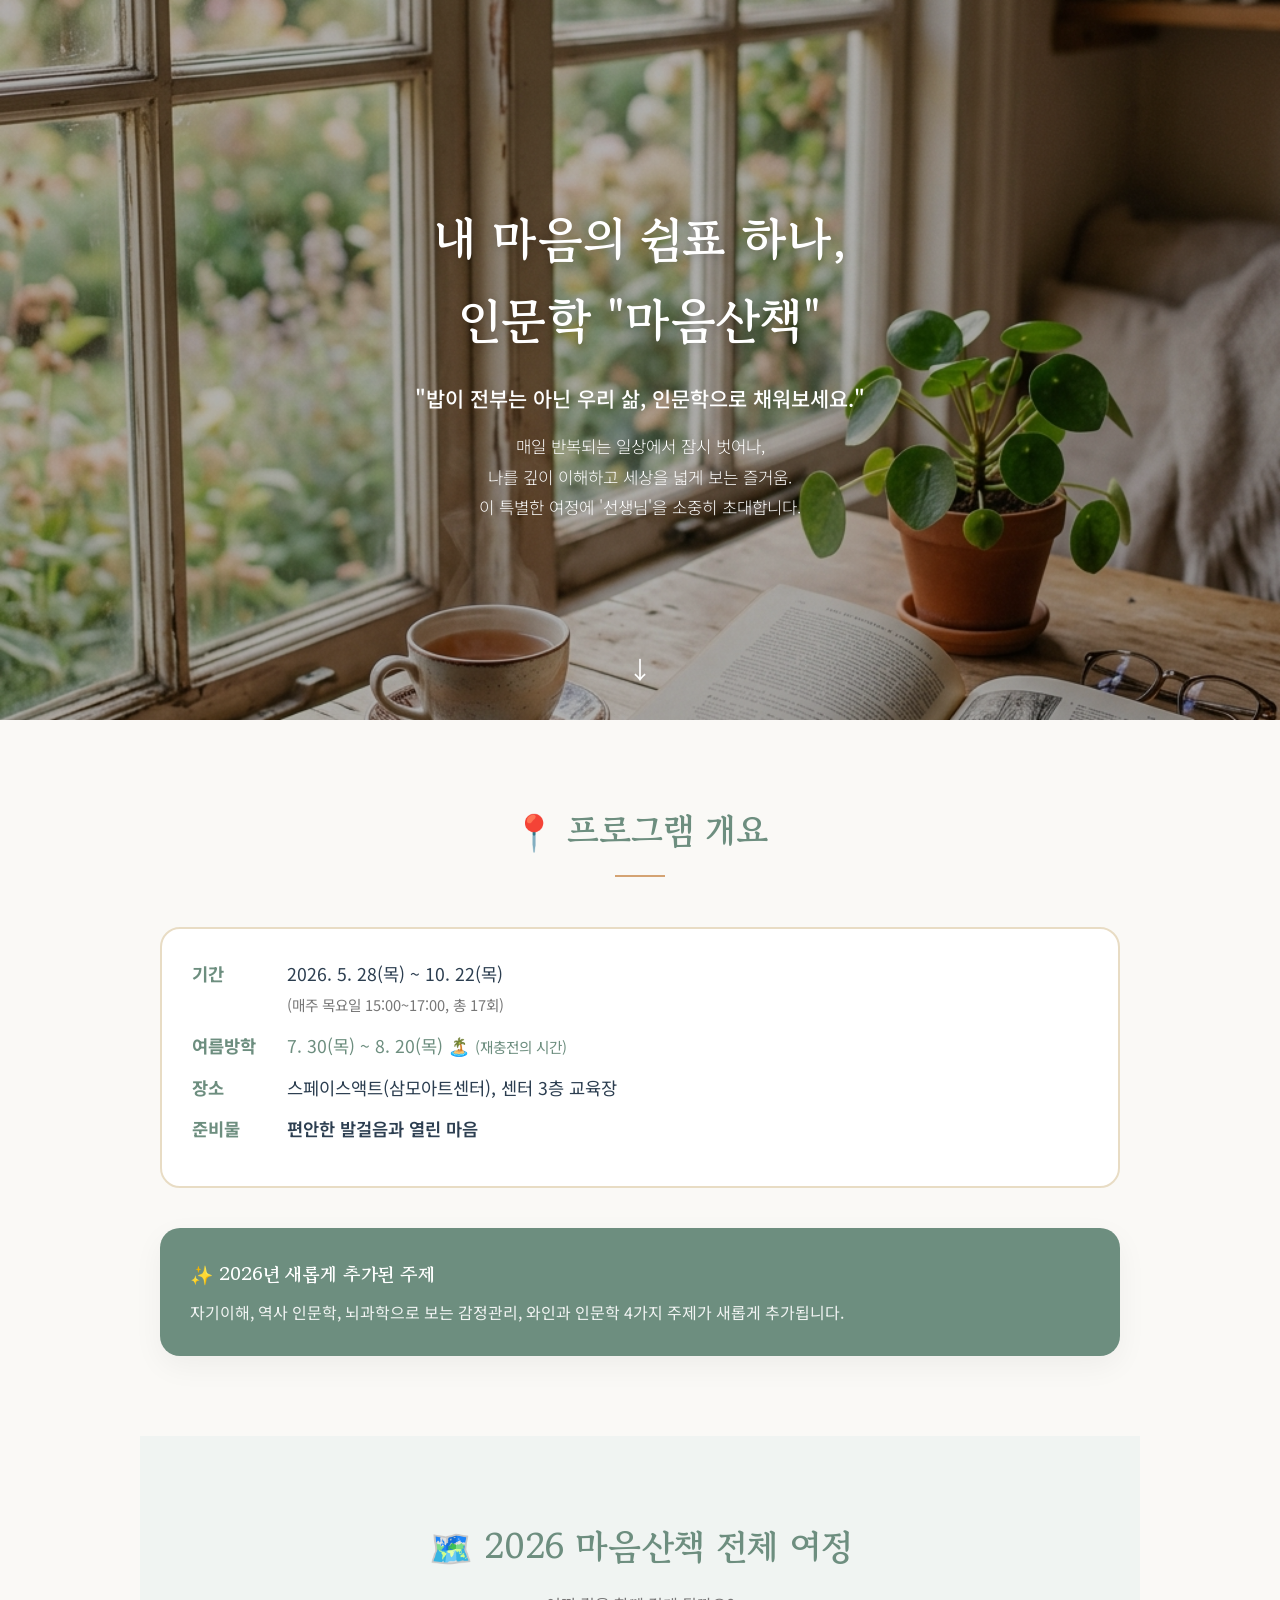
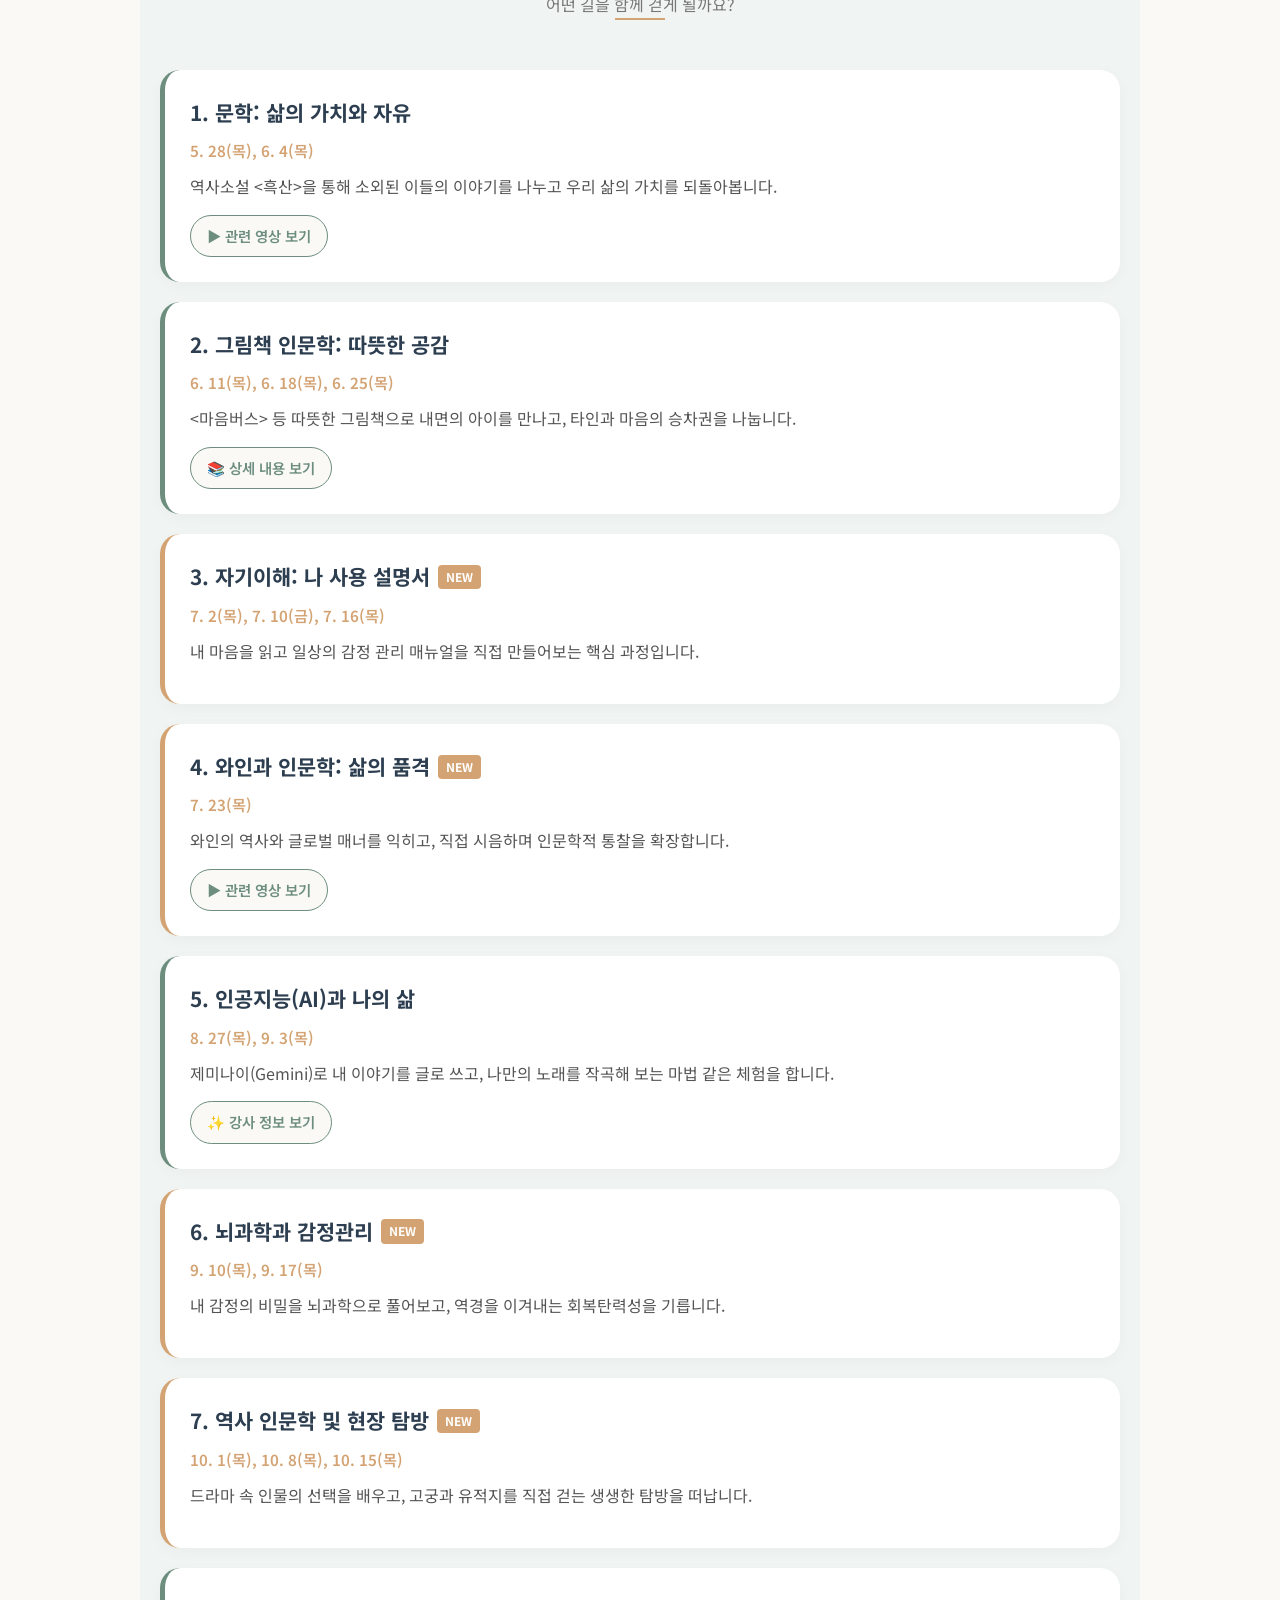
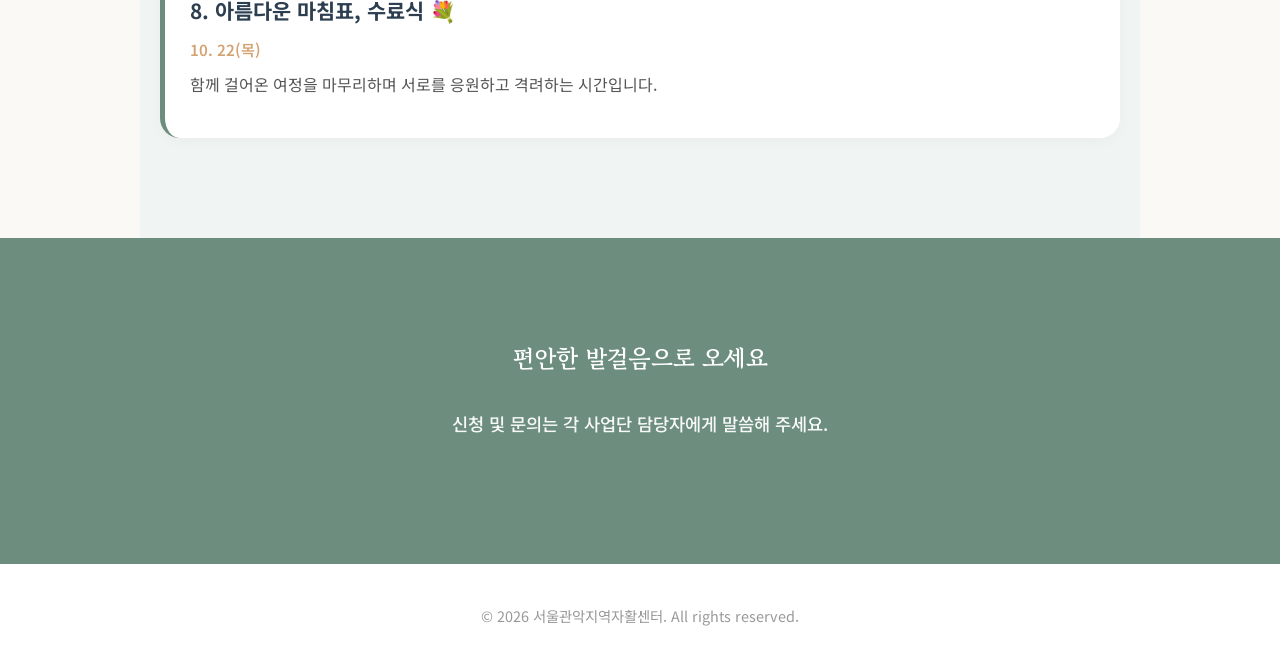
==== commit a4c55457: "Add files via upload" ====
--- a/index.html
+++ b/index.html
@@ -178,7 +178,7 @@
       <!-- 3. 자기이해 [NEW] -->
       <div class="session-card" style="border-left-color: var(--accent-color);">
         <div class="session-title">3. 자기이해: 나 사용 설명서 <span class="new-badge">NEW</span></div>
-        <div class="session-date">7. 2(목), 7. 9(목), 7. 16(목)</div>
+        <div class="session-date">7. 2(목), 7. 10(금), 7. 16(목)</div>
         <p class="session-desc">내 마음을 읽고 일상의 감정 관리 매뉴얼을 직접 만들어보는 핵심 과정입니다.</p>
       </div>
 
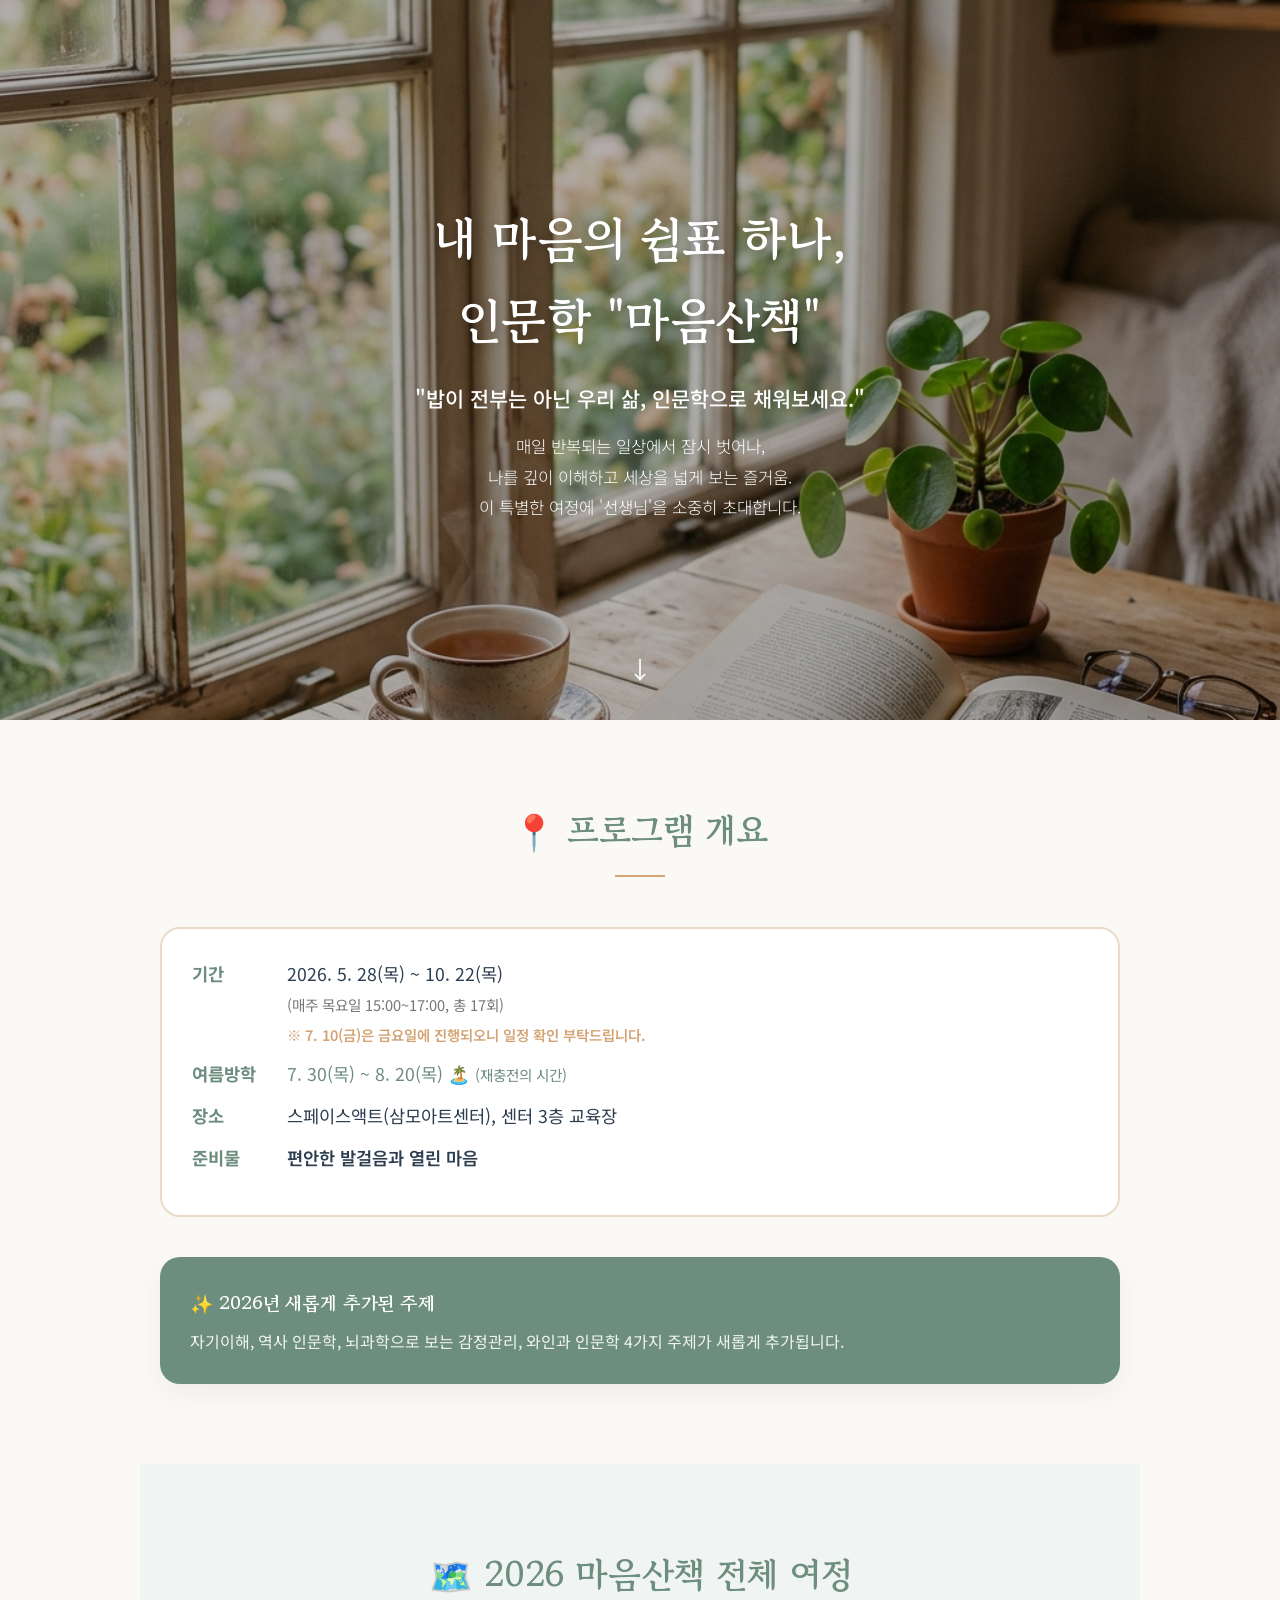
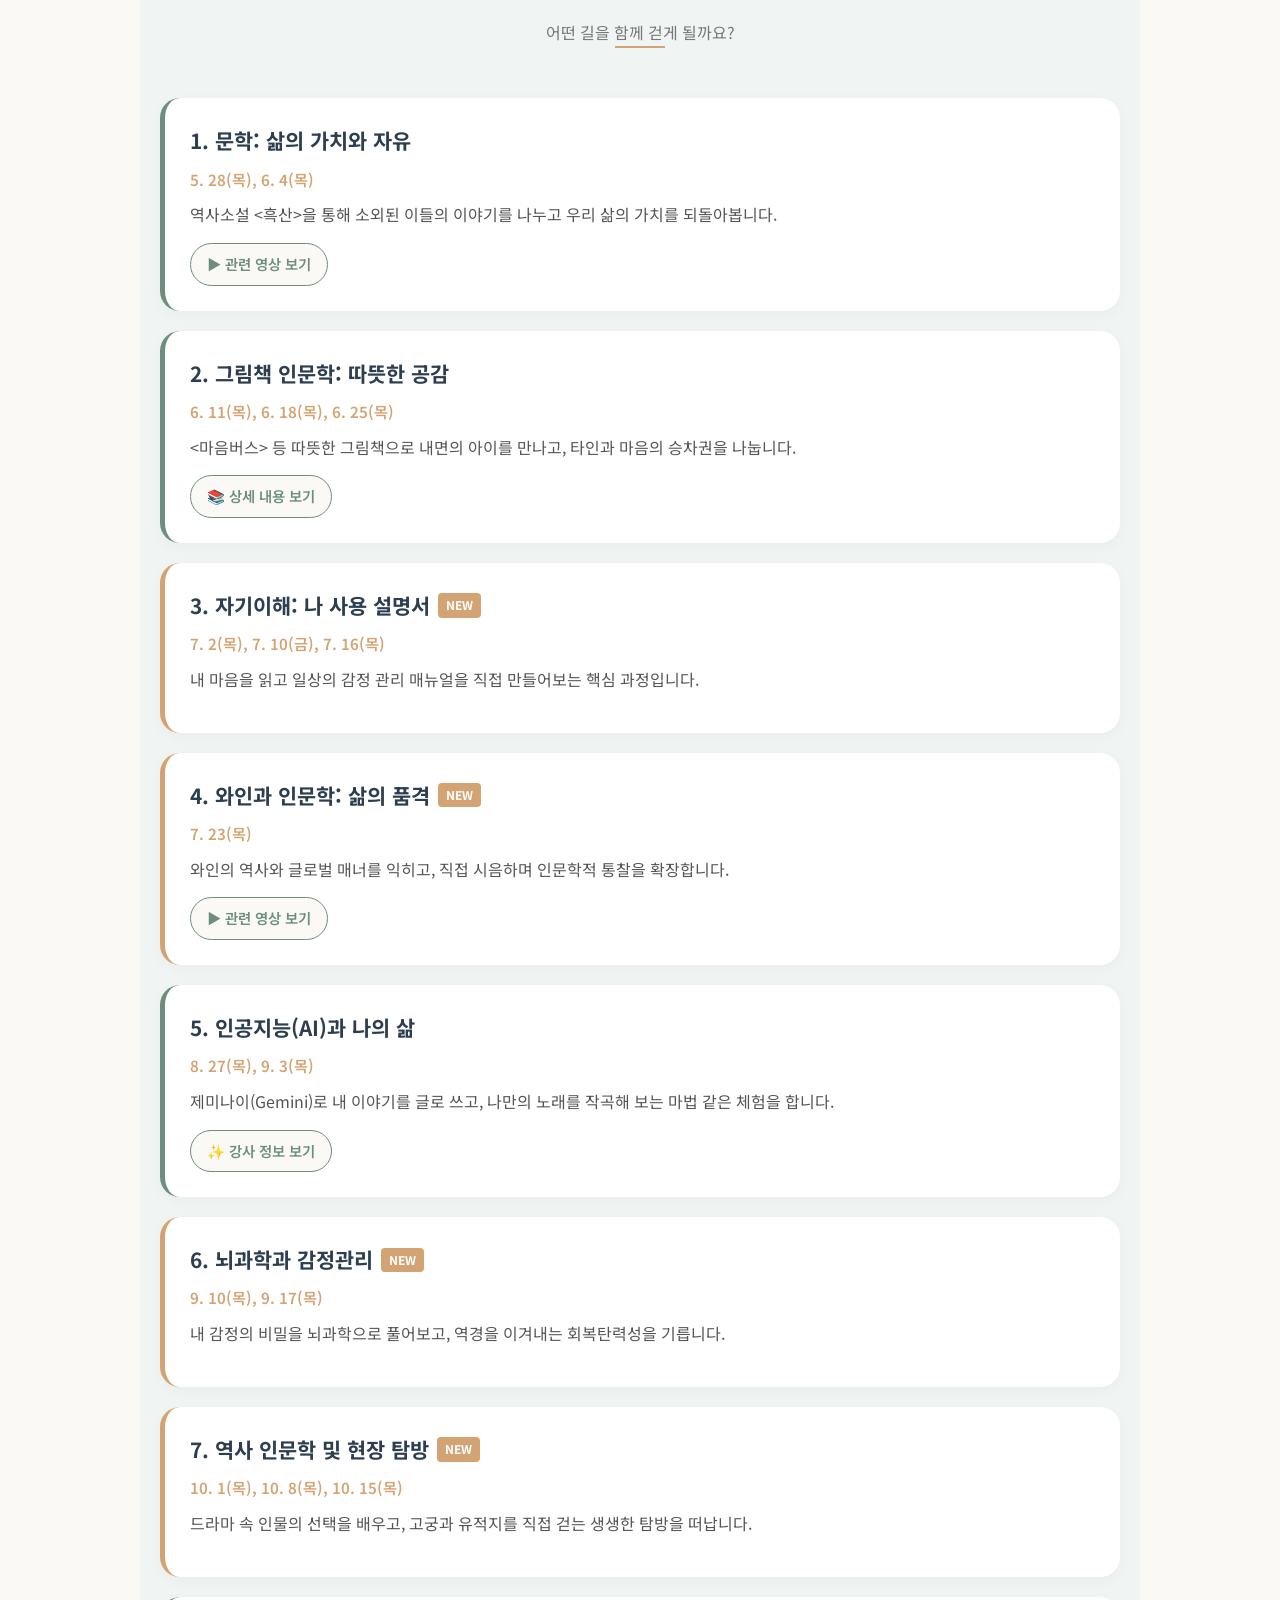
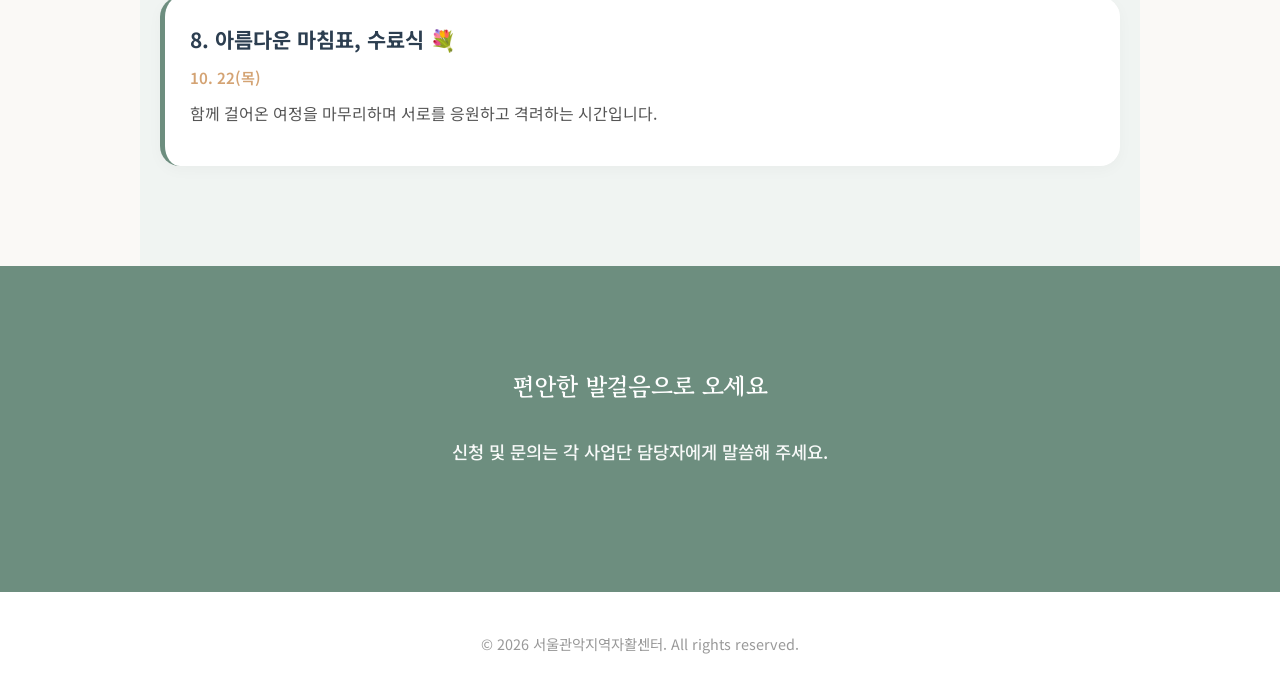
==== commit 27646f6c: "Add files via upload" ====
--- a/index.html
+++ b/index.html
@@ -135,7 +135,7 @@
     
     <div class="overview-box animate-up">
       <ul class="overview-list">
-        <li><span class="overview-label">기간</span> <span>2026. 5. 28(목) ~ 10. 22(목)<br><small style="color:#777;">(매주 목요일 15:00~17:00, 총 17회)</small></span></li>
+        <li><span class="overview-label">기간</span> <span>2026. 5. 28(목) ~ 10. 22(목)<br><small style="color:#777;">(매주 목요일 15:00~17:00, 총 17회)</small><br><span style="color:var(--accent-color); font-size: 0.9rem; font-weight: 600; display: block; margin-top: 4px;">※ 7. 10(금)은 금요일에 진행되오니 일정 확인 부탁드립니다.</span></span></li>
         <li><span class="overview-label">여름방학</span> <span style="color:var(--primary-color);">7. 30(목) ~ 8. 20(목) 🏝️ <small>(재충전의 시간)</small></span></li>
         <li><span class="overview-label">장소</span> <span>스페이스액트(삼모아트센터), 센터 3층 교육장</span></li>
         <li><span class="overview-label">준비물</span> <span style="font-weight: 600;">편안한 발걸음과 열린 마음</span></li>
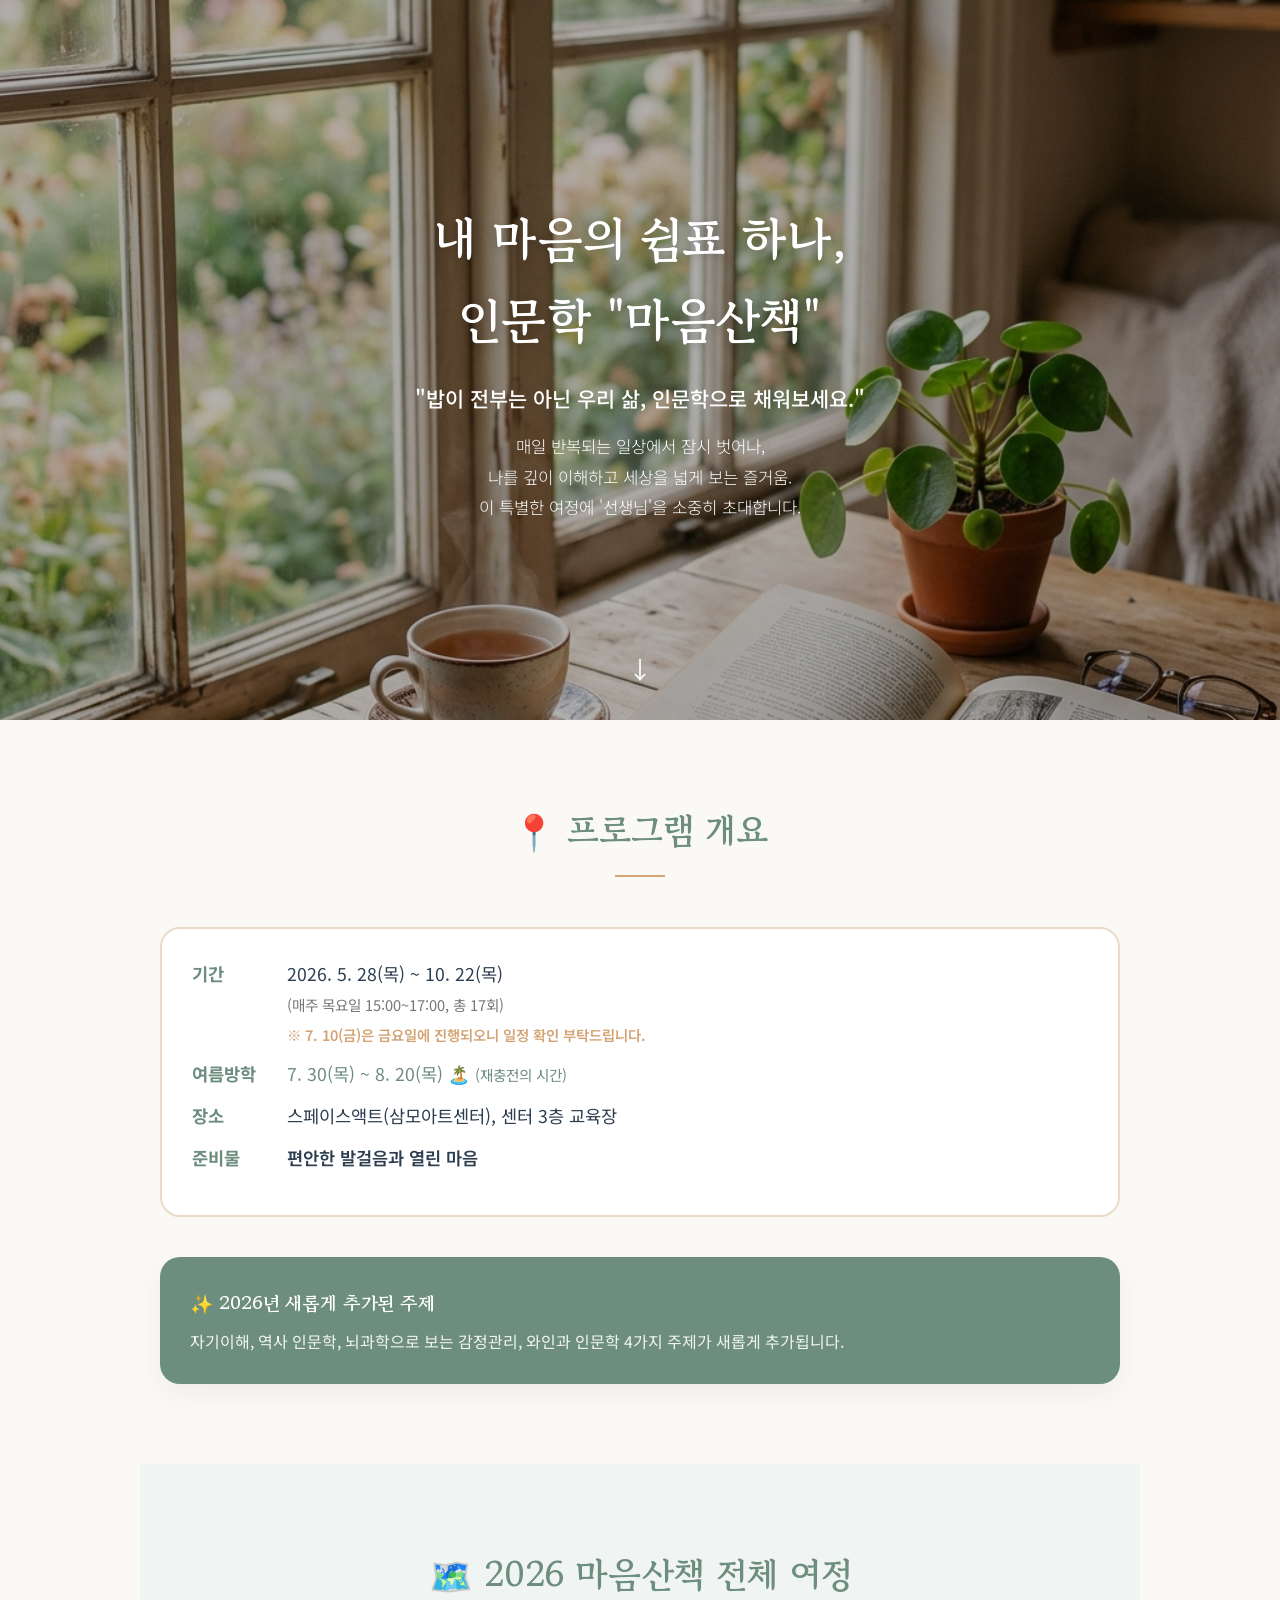
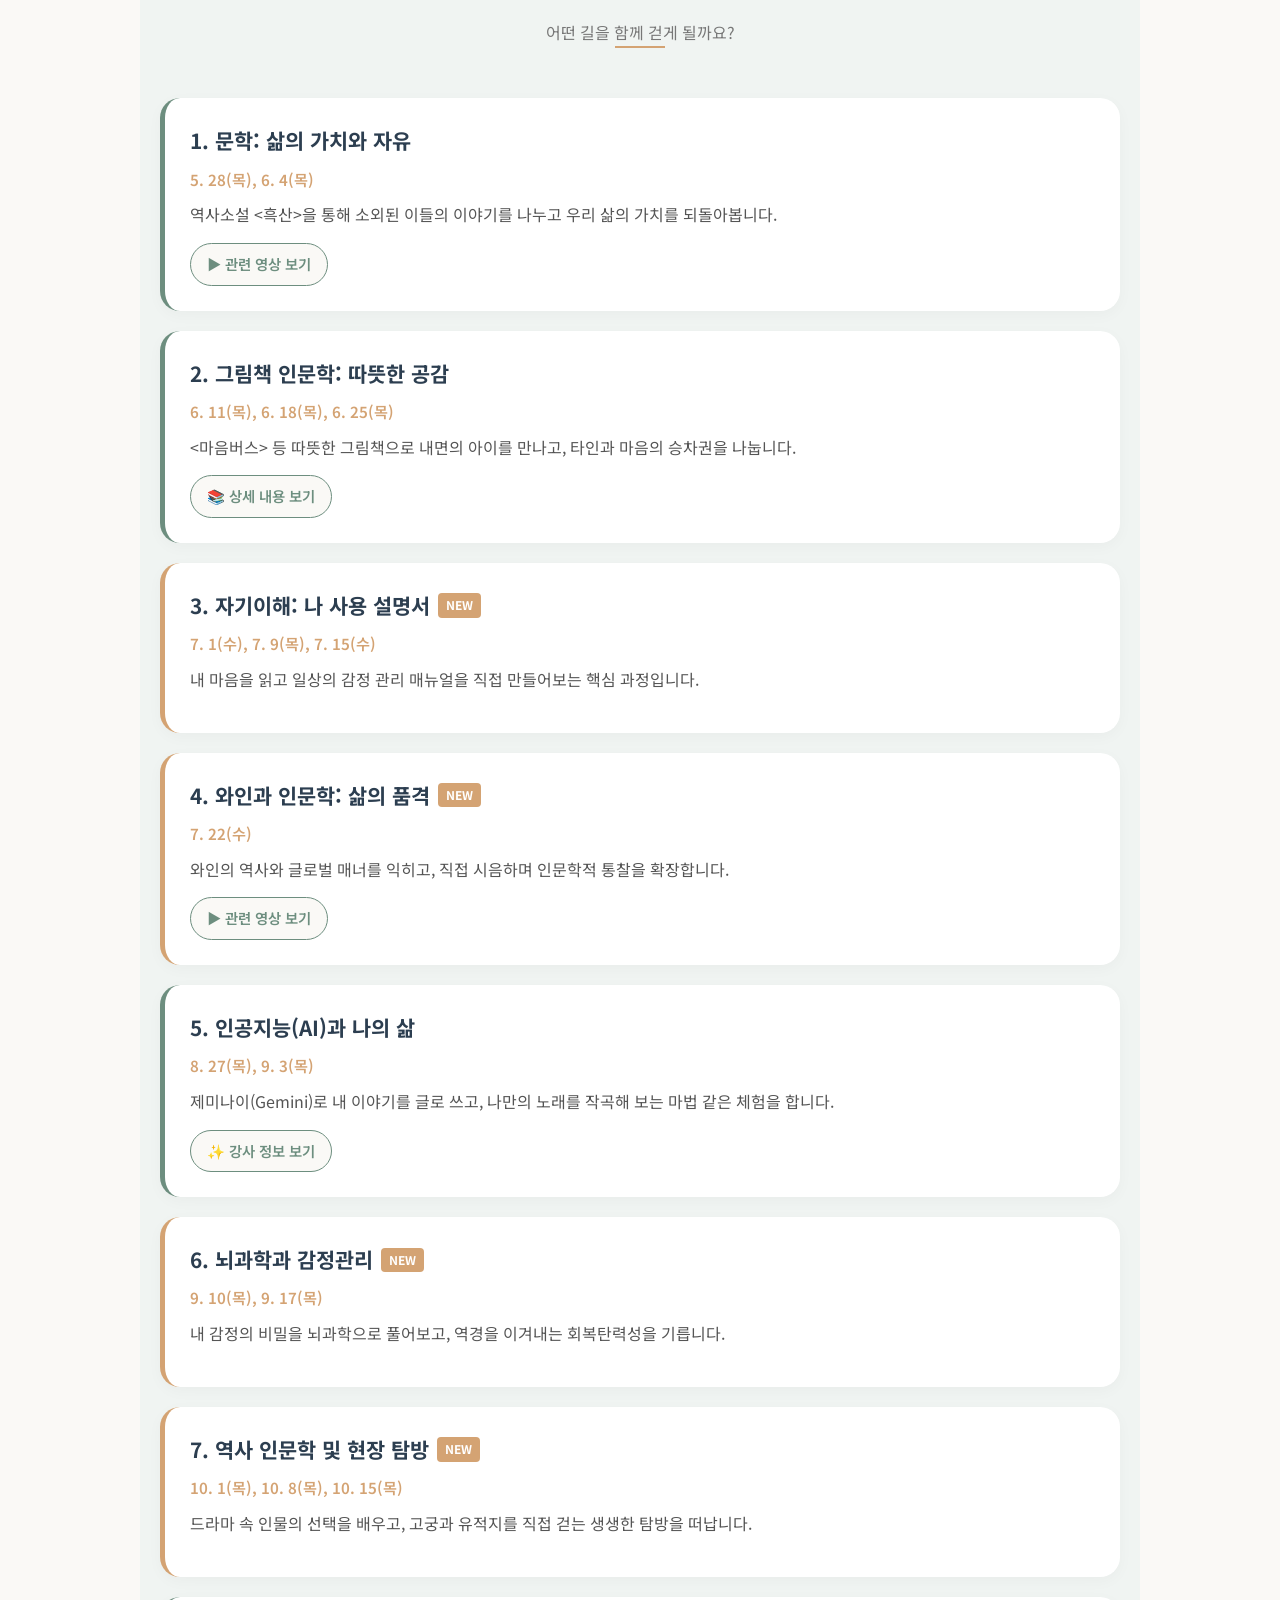
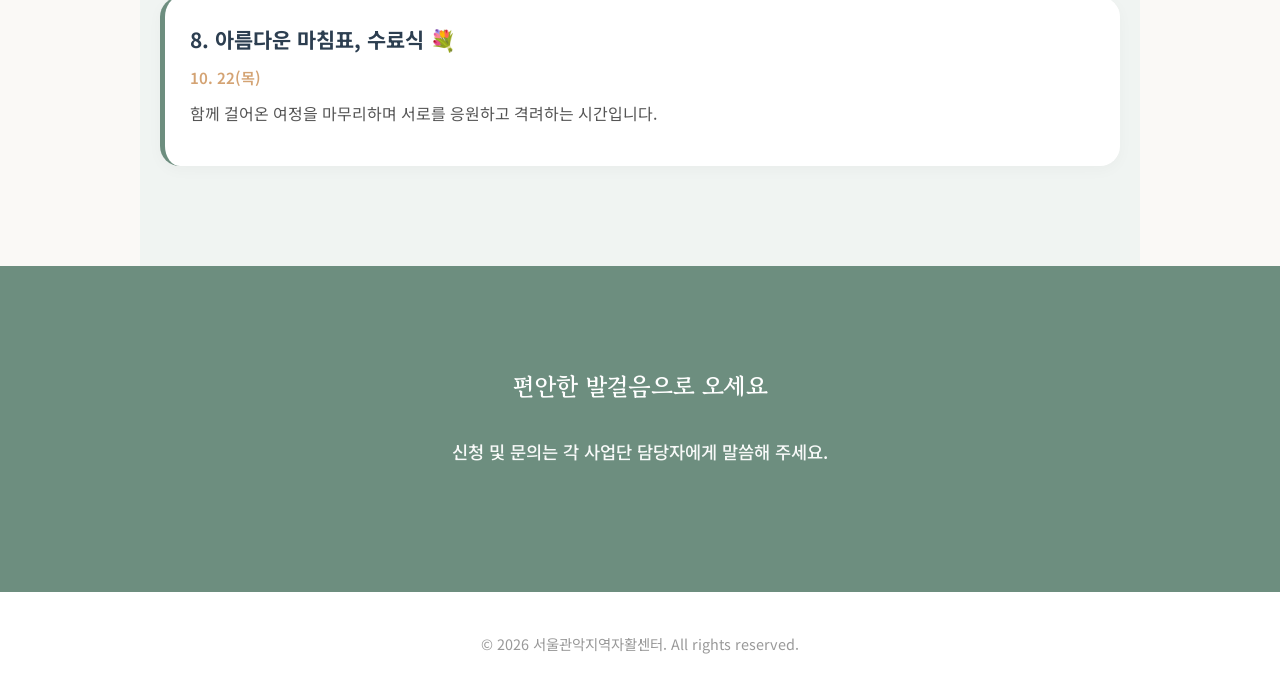
==== commit 9a47e6f5: "Update index.html" ====
--- a/index.html
+++ b/index.html
@@ -178,14 +178,14 @@
       <!-- 3. 자기이해 [NEW] -->
       <div class="session-card" style="border-left-color: var(--accent-color);">
         <div class="session-title">3. 자기이해: 나 사용 설명서 <span class="new-badge">NEW</span></div>
-        <div class="session-date">7. 2(목), 7. 10(금), 7. 16(목)</div>
+        <div class="session-date">7. 1(수), 7. 9(목), 7. 15(수)</div>
         <p class="session-desc">내 마음을 읽고 일상의 감정 관리 매뉴얼을 직접 만들어보는 핵심 과정입니다.</p>
       </div>
 
       <!-- 4. 와인 [NEW] -->
       <div class="session-card" style="border-left-color: var(--accent-color);">
         <div class="session-title">4. 와인과 인문학: 삶의 품격 <span class="new-badge">NEW</span></div>
-        <div class="session-date">7. 23(목)</div>
+        <div class="session-date">7. 22(수)</div>
         <p class="session-desc">와인의 역사와 글로벌 매너를 익히고, 직접 시음하며 인문학적 통찰을 확장합니다.</p>
         <a href="https://youtu.be/RQs-sA_D4-M" target="_blank" class="link-btn">▶ 관련 영상 보기</a>
       </div>
--- a/style.css
+++ b/style.css
@@ -218,5 +218,45 @@
 @media (max-width: 768px) {
   .hero-content h1 { font-size: 2.2rem; }
   .section-header h2 { font-size: 1.8rem; }
-  .timeline-date { min-width: 80px; font-size: 0.9rem; }
-}
+
+  section {
+    padding: 50px 20px;
+  }
+
+  .cta {
+    padding: 60px 20px;
+  }
+
+  .timeline-item {
+    flex-direction: column;
+  }
+
+  .timeline-date {
+    min-width: unset;
+    font-size: 0.9rem;
+    margin-bottom: 8px;
+  }
+
+  .timeline-content {
+    padding-left: 16px;
+  }
+
+  .btn {
+    padding: 14px 30px;
+    font-size: 1rem;
+  }
+}
+
+@media (max-width: 480px) {
+  .hero-content h1 { font-size: 1.7rem; }
+  .hero-content p { font-size: 1rem; }
+  .section-header h2 { font-size: 1.5rem; }
+
+  section {
+    padding: 36px 16px;
+  }
+
+  .cta {
+    padding: 48px 16px;
+  }
+}
